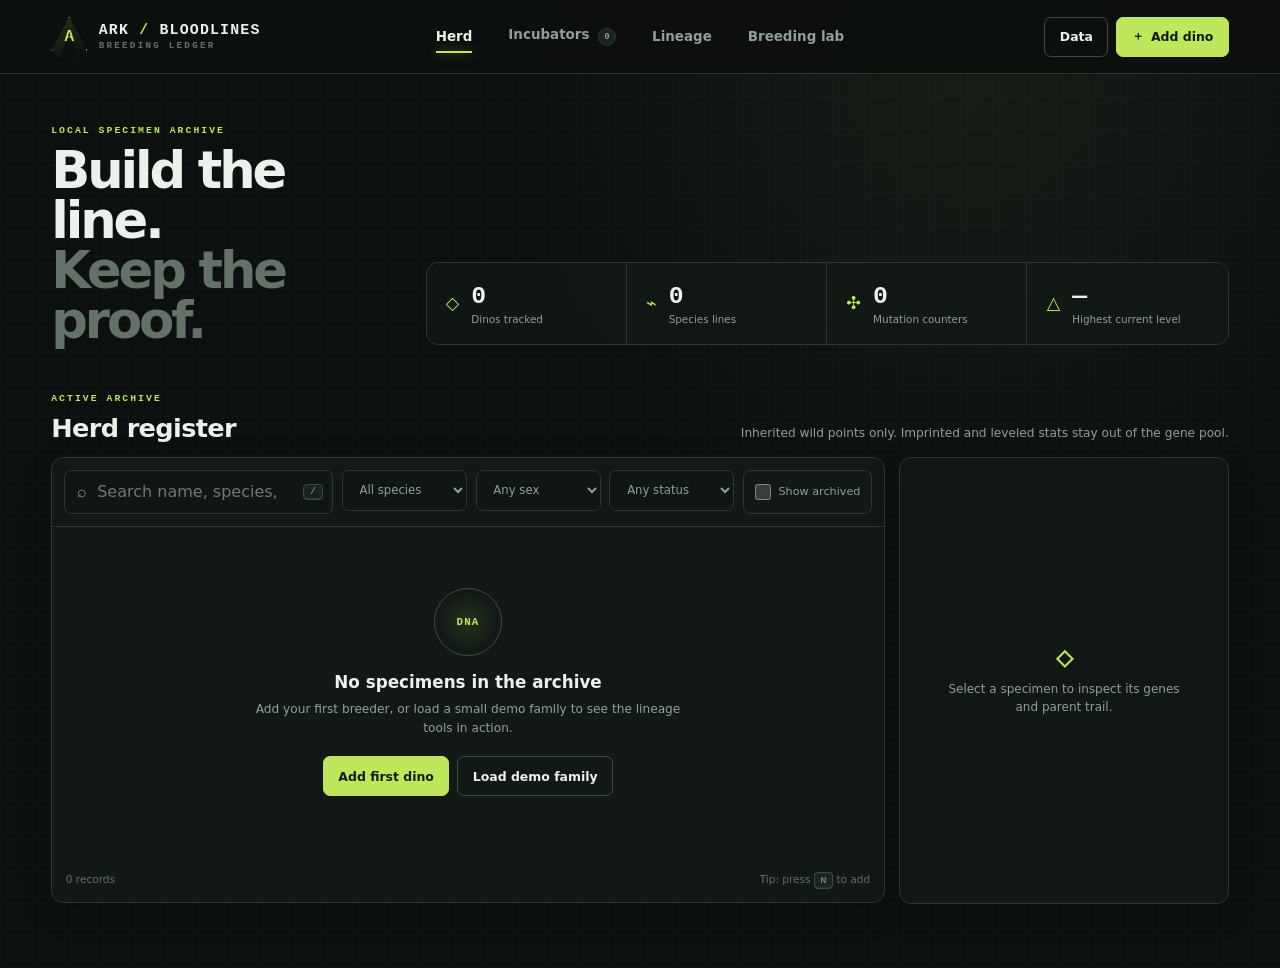
==== app/index.html @ d4c9aa32 "Organize app and mod into separate folders" ====
<!doctype html>
<html lang="en">
<head>
  <meta charset="utf-8">
  <meta name="viewport" content="width=device-width, initial-scale=1">
  <meta name="color-scheme" content="dark">
  <meta name="theme-color" content="#111713">
  <title>ARK Bloodlines — Breeding Tracker</title>
  <meta name="description" content="A private, offline ARK dinosaur breeding and mutation tracker.">
  <link rel="icon" href="favicon.ico" sizes="16x16 32x32 48x48 64x64">
  <link rel="icon" type="image/png" href="favicon-32.png" sizes="32x32">
  <link rel="icon" type="image/png" href="favicon-192.png" sizes="192x192">
  <link rel="apple-touch-icon" href="apple-touch-icon.png">
  <link rel="stylesheet" href="styles.css">
</head>
<body>
  <a class="skip-link" href="#workspace">Skip to tracker</a>

  <header class="topbar">
    <a class="brand" href="#" aria-label="ARK Bloodlines home">
      <span class="brand-mark" aria-hidden="true">A</span>
      <span>
        <strong>ARK <i>/</i> BLOODLINES</strong>
        <small>BREEDING LEDGER</small>
      </span>
    </a>

    <nav class="primary-nav" aria-label="Primary">
      <button class="nav-tab is-active" type="button" data-view="herd">Herd</button>
      <button class="nav-tab" type="button" data-view="incubators">Incubators <span class="nav-count" id="incubator-nav-count">0</span></button>
      <button class="nav-tab" type="button" data-view="lineage">Lineage</button>
      <button class="nav-tab" type="button" data-view="planner">Breeding lab</button>
    </nav>

    <div class="header-actions">
      <details class="file-menu">
        <summary class="button button-quiet" aria-label="Data options">Data</summary>
        <div class="menu-popover">
          <strong>Your offline ledger</strong>
          <p>Saved only in this browser. Export a backup before clearing browser data.</p>
          <button type="button" id="settings-button">Calculator &amp; quality settings</button>
          <button type="button" id="profiles-button">Custom species profiles</button>
          <button type="button" id="export-button">Export JSON</button>
          <button type="button" id="import-button">Import JSON</button>
          <button class="danger-text" type="button" id="clear-button">Clear all data</button>
        </div>
      </details>
      <button class="button button-primary" type="button" id="add-dino-button"><span aria-hidden="true">＋</span> Add dino</button>
    </div>
  </header>

  <input type="file" id="import-file" accept="application/json,.json" hidden>

  <main id="workspace" class="app-shell">
    <section class="overview" aria-label="Herd overview">
      <div class="overview-heading">
        <p class="eyebrow">LOCAL SPECIMEN ARCHIVE</p>
        <h1>Build the line.<br><span>Keep the proof.</span></h1>
      </div>
      <div class="metric-grid">
        <article class="metric">
          <span class="metric-icon" aria-hidden="true">◇</span>
          <div><strong id="metric-dinos">0</strong><span>Dinos tracked</span></div>
        </article>
        <article class="metric">
          <span class="metric-icon" aria-hidden="true">⌁</span>
          <div><strong id="metric-lines">0</strong><span>Species lines</span></div>
        </article>
        <article class="metric">
          <span class="metric-icon" aria-hidden="true">✣</span>
          <div><strong id="metric-mutations">0</strong><span>Mutation counters</span></div>
        </article>
        <article class="metric">
          <span class="metric-icon" aria-hidden="true">△</span>
          <div><strong id="metric-level">—</strong><span>Highest current level</span></div>
        </article>
      </div>
    </section>

    <section class="view is-active" id="herd-view" data-view-panel="herd" aria-labelledby="herd-title">
      <div class="section-heading">
        <div>
          <p class="eyebrow">ACTIVE ARCHIVE</p>
          <h2 id="herd-title">Herd register</h2>
        </div>
        <p class="section-note">Inherited wild points only. Imprinted and leveled stats stay out of the gene pool.</p>
      </div>

      <div class="herd-layout">
        <div class="panel roster-panel">
          <div class="toolbar">
            <label class="search-box">
              <span aria-hidden="true">⌕</span>
              <span class="sr-only">Search dinos</span>
              <input id="search-input" type="search" placeholder="Search name, species, line…" autocomplete="off">
              <kbd>/</kbd>
            </label>
            <label>
              <span class="sr-only">Filter by species</span>
              <select id="species-filter"><option value="all">All species</option></select>
            </label>
            <label>
              <span class="sr-only">Filter by sex</span>
              <select id="sex-filter">
                <option value="all">Any sex</option>
                <option value="Female">Female</option>
                <option value="Male">Male</option>
              </select>
            </label>
            <label>
              <span class="sr-only">Filter by status</span>
              <select id="status-filter">
                <option value="all">Any status</option>
                <option value="Breeder">Breeder</option>
                <option value="Growing">Growing</option>
                <option value="Candidate">Candidate</option>
                <option value="Retired">Retired</option>
                <option value="Culled">Culled</option>
                <option value="Cryo">Cryo</option>
              </select>
            </label>
            <label class="archive-toggle" title="Include retired, culled, and cryopodded dinos in the Herd register">
              <input id="show-archived" type="checkbox">
              <span>Show archived</span>
            </label>
          </div>

          <div class="table-wrap">
            <table class="roster-table">
              <thead>
                <tr>
                  <th scope="col" class="sortable-column" data-sort-column="specimen" aria-sort="none"><button class="sort-button" type="button" data-sort-key="specimen" data-sort-label="Specimen">Specimen <span class="sort-indicator" aria-hidden="true">↕</span></button></th>
                  <th scope="col" class="sortable-column" data-sort-column="line" aria-sort="none"><button class="sort-button" type="button" data-sort-key="line" data-sort-label="Breeding line">Line <span class="sort-indicator" aria-hidden="true">↕</span></button></th>
                  <th scope="col" class="sortable-column" data-sort-column="sex" aria-sort="none"><button class="sort-button" type="button" data-sort-key="sex" data-sort-label="Sex">Sex <span class="sort-indicator" aria-hidden="true">↕</span></button></th>
                  <th scope="col" class="sortable-column" data-sort-column="generation" aria-sort="none"><button class="sort-button" type="button" data-sort-key="generation" data-sort-label="Generation">Gen. <span class="sort-indicator" aria-hidden="true">↕</span></button></th>
                  <th scope="col" class="sortable-column" data-sort-column="level" aria-sort="none"><button class="sort-button" type="button" data-sort-key="level" data-sort-label="Level">Level <span class="sort-indicator" aria-hidden="true">↕</span></button></th>
                  <th scope="col" class="sortable-column" data-sort-column="mutations" aria-sort="none"><button class="sort-button" type="button" data-sort-key="mutations" data-sort-label="Mutation counters">Mut. <span class="sort-indicator" aria-hidden="true">↕</span></button></th>
                  <th scope="col" class="sortable-column" data-sort-column="program" aria-sort="none"><button class="sort-button" type="button" data-sort-key="program" data-sort-label="Program score">Program <span class="sort-indicator" aria-hidden="true">↕</span></button></th>
                  <th scope="col" class="sortable-column" data-sort-column="genes" aria-sort="none"><button class="sort-button" type="button" data-sort-key="genes" data-sort-label="Top genes">Top genes <span class="sort-indicator" aria-hidden="true">↕</span></button></th>
                  <th scope="col"><span class="sr-only">Actions</span></th>
                </tr>
              </thead>
              <tbody id="roster-body"></tbody>
            </table>
          </div>

          <div class="empty-state" id="herd-empty" hidden>
            <span class="empty-emblem" aria-hidden="true">DNA</span>
            <h3>No specimens in the archive</h3>
            <p>Add your first breeder, or load a small demo family to see the lineage tools in action.</p>
            <div>
              <button class="button button-primary" type="button" data-add-dino>Add first dino</button>
              <button class="button button-quiet" type="button" id="load-demo-button">Load demo family</button>
            </div>
          </div>

          <footer class="panel-footer"><span id="roster-count">0 records</span><span>Tip: press <kbd>N</kbd> to add</span></footer>
        </div>

        <aside class="panel specimen-panel" id="specimen-panel" aria-live="polite"></aside>
      </div>
    </section>

    <section class="view" id="incubators-view" data-view-panel="incubators" aria-labelledby="incubators-title" hidden>
      <div class="section-heading">
        <div>
          <p class="eyebrow">HATCHERY CONTROL</p>
          <h2 id="incubators-title">Incubators</h2>
        </div>
        <div class="section-heading-actions">
          <p class="section-note">Each incubator holds ten eggs. Hatch an egg to move it into the Herd register as Growing.</p>
          <button class="button button-primary" type="button" data-add-incubator><span aria-hidden="true">＋</span> Add incubator</button>
        </div>
      </div>

      <div class="incubator-layout">
        <aside class="panel incubator-list-panel">
          <div class="incubator-panel-heading">
            <div><span>YOUR HATCHERY</span><strong id="incubator-total-count">0 incubators</strong></div>
          </div>
          <div class="incubator-list" id="incubator-list"></div>
        </aside>

        <div class="incubator-main">
          <section class="panel incubator-workspace" id="incubator-workspace">
            <div class="incubator-empty" id="incubator-empty">
              <span class="empty-emblem" aria-hidden="true">10</span>
              <h3>No incubators configured</h3>
              <p>Add the first in-game incubator, give it a recognizable name, and begin assigning eggs to its ten slots.</p>
              <button class="button button-primary" type="button" data-add-incubator>Add first incubator</button>
            </div>
            <div id="incubator-detail" hidden>
              <header class="incubator-detail-header">
                <div><p class="eyebrow">SELECTED INCUBATOR</p><h3 id="incubator-name">Incubator</h3><span id="incubator-occupancy">0 of 10 occupied</span></div>
                <div class="incubator-detail-actions">
                  <button class="button button-quiet" type="button" id="rename-incubator">Rename</button>
                  <button class="button button-quiet danger-text" type="button" id="delete-incubator">Delete incubator</button>
                </div>
              </header>
              <div class="incubator-slots" id="incubator-slots"></div>
            </div>
          </section>

          <section class="panel incubator-roster-panel" id="incubator-roster-panel" hidden>
            <div class="incubator-table-heading">
              <div><span>EGGS IN SELECTED INCUBATOR</span><strong id="incubator-table-title">Incubator contents</strong></div>
              <small>Full inherited record · edit, hatch, or delete</small>
            </div>
            <div class="table-wrap">
              <table class="roster-table incubator-roster-table">
                <thead>
                  <tr>
                    <th scope="col">Specimen</th>
                    <th scope="col">Line</th>
                    <th scope="col">Sex</th>
                    <th scope="col">Gen.</th>
                    <th scope="col">Level</th>
                    <th scope="col">Mut.</th>
                    <th scope="col">Program</th>
                    <th scope="col">Top genes</th>
                    <th scope="col"><span class="sr-only">Actions</span></th>
                  </tr>
                </thead>
                <tbody id="incubator-roster-body"></tbody>
              </table>
            </div>
            <footer class="panel-footer"><span id="incubator-roster-count">0 eggs</span><span>Ten slots per incubator</span></footer>
          </section>
        </div>
      </div>
    </section>

    <section class="view" id="lineage-view" data-view-panel="lineage" aria-labelledby="lineage-title" hidden>
      <div class="section-heading section-heading-inline">
        <div>
          <p class="eyebrow">PEDIGREE MAP</p>
          <h2 id="lineage-title">Lineage</h2>
        </div>
        <div class="lineage-controls">
          <label class="field-compact">Trace stat
            <select id="trace-stat-select"></select>
          </label>
          <label class="field-compact">Ancestry depth
            <select id="lineage-depth-select">
              <option value="3" selected>3 generations</option>
              <option value="5">5 generations</option>
              <option value="8">8 generations</option>
              <option value="12">12 generations</option>
              <option value="all">All tracked</option>
            </select>
          </label>
          <label class="field-compact">Focus specimen
            <select id="lineage-select"></select>
          </label>
        </div>
      </div>
      <div class="panel lineage-panel" id="lineage-canvas"></div>
    </section>

    <section class="view" id="planner-view" data-view-panel="planner" aria-labelledby="planner-title" hidden>
      <div class="section-heading">
        <div>
          <p class="eyebrow">PAIR ANALYSIS</p>
          <h2 id="planner-title">Breeding lab</h2>
        </div>
        <p class="section-note">Compare inherited points, mutation eligibility, and the best possible unmutated offspring.</p>
      </div>

      <div class="planner-grid">
        <section class="panel planner-controls">
          <div class="parent-choice parent-choice-female">
            <span class="sex-orb" aria-hidden="true">♀</span>
            <label>Female
              <select id="planner-mother"></select>
            </label>
            <div id="mother-summary" class="parent-summary"></div>
          </div>
          <span class="pair-cross" aria-hidden="true">×</span>
          <div class="parent-choice parent-choice-male">
            <span class="sex-orb" aria-hidden="true">♂</span>
            <label>Male
              <select id="planner-father"></select>
            </label>
            <div id="father-summary" class="parent-summary"></div>
          </div>
          <div class="compatibility" id="compatibility"></div>
        </section>

        <section class="panel offspring-report" id="offspring-report"></section>
      </div>
    </section>
  </main>

  <dialog id="dino-dialog" class="dino-dialog">
    <form method="dialog" id="dino-form">
      <div class="dialog-header">
        <div>
          <p class="eyebrow" id="dialog-kicker">NEW SPECIMEN</p>
          <h2 id="dialog-title">Add dino</h2>
        </div>
        <button class="icon-button" type="button" id="close-dialog" aria-label="Close">×</button>
      </div>

      <div class="dialog-scroll">
        <input type="hidden" name="id" id="dino-id">
        <fieldset class="transfer-code-section">
          <div class="legend-row">
            <strong class="fieldset-title">Transfer code</strong>
            <span>Paste to fill this form · edit any field to regenerate</span>
          </div>
          <div class="transfer-code-control">
            <label for="dino-transfer-code">ARK Bloodlines string
              <textarea id="dino-transfer-code" rows="3" maxlength="50000" autocomplete="off" autocapitalize="off" spellcheck="false" aria-describedby="transfer-code-status" placeholder="ABL1:… or ABLS1:{…}"></textarea>
            </label>
            <button class="button button-quiet" type="button" id="copy-transfer-code">Copy code</button>
          </div>
          <p class="transfer-code-status" id="transfer-code-status" role="status" aria-live="polite">The current form will be encoded here.</p>
        </fieldset>
        <fieldset>
          <legend>Identity</legend>
          <div class="form-grid form-grid-3">
            <label>Name <input name="name" id="dino-name" maxlength="50" placeholder="Optional · defaults to Unnamed"></label>
            <label>Species <input name="species" id="dino-species" required list="species-list" maxlength="60" placeholder="e.g. Rex"></label>
            <label>Sex
              <select name="sex" id="dino-sex" required><option>Female</option><option>Male</option></select>
            </label>
          </div>
          <datalist id="species-list"></datalist>
          <div class="form-grid form-grid-3">
            <label>Status
              <select name="status" id="dino-status"><option>Breeder</option><option>Growing</option><option>Candidate</option><option>Egg</option><option>Retired</option><option>Culled</option><option>Cryo</option></select>
            </label>
            <label>Line <input name="tag" id="dino-tag" maxlength="40" placeholder="Health, stamina, clean breeders…"></label>
            <label>Hatched / tamed <input name="born" id="dino-born" type="date"></label>
          </div>
          <div class="egg-placement-fields" id="egg-placement-fields" hidden>
            <label>Incubator
              <select id="dino-incubator"></select>
            </label>
            <label>Slot
              <select id="dino-incubator-slot"></select>
            </label>
            <p id="egg-placement-help">Egg records stay in the Incubators workspace until hatched.</p>
          </div>
        </fieldset>

        <fieldset>
          <legend>Parents & counters</legend>
          <div class="form-grid form-grid-2">
            <div class="parent-form-field">
              <div class="parent-field-heading">
                <label for="dino-mother">Mother</label>
                <label class="parent-filter-toggle" title="Show only females with Breeder status">
                  <input type="checkbox" id="dino-mother-breeders-only">
                  <span>Breeders only</span>
                </label>
              </div>
              <select name="motherId" id="dino-mother"><option value="">Unknown / untracked</option></select>
            </div>
            <div class="parent-form-field">
              <div class="parent-field-heading">
                <label for="dino-father">Father</label>
                <label class="parent-filter-toggle" title="Show only males with Breeder status">
                  <input type="checkbox" id="dino-father-breeders-only">
                  <span>Breeders only</span>
                </label>
              </div>
              <select name="fatherId" id="dino-father"><option value="">Unknown / untracked</option></select>
            </div>
          </div>
          <div class="form-grid form-grid-3">
            <label>Maternal mutations <input name="mutationsMaternal" id="mutations-maternal" type="number" min="0" max="9999" step="1" value="0"></label>
            <label>Paternal mutations <input name="mutationsPaternal" id="mutations-paternal" type="number" min="0" max="9999" step="1" value="0"></label>
            <div class="derived-field"><span>Generation</span><strong id="generation-preview">G0</strong><small>Calculated from parents</small></div>
          </div>
        </fieldset>

        <fieldset>
          <div class="legend-row">
            <strong class="fieldset-title">Inherited stat points</strong>
            <div class="legend-actions">
              <span id="mutation-stack-help">Enter the inherited roll before mutation points · each stack adds +2 to the result</span>
              <button class="button button-quiet button-compact" type="button" id="prefill-parent-stats">Prefill from parents</button>
            </div>
          </div>
          <div class="stats-entry" id="stats-entry"></div>
          <p class="parent-prefill-summary" id="parent-prefill-summary">Choose tracked parents to prefill the most likely inherited values.</p>
          <div class="stat-explainer">
            <span class="formula-chip">BASE LEVEL = 1 + ALL POINTS</span>
            <div><small>Calculated base level</small><strong id="level-preview">1</strong></div>
            <p id="mutation-preview">Choose tracked parents to analyze inheritance.</p>
          </div>
        </fieldset>

        <fieldset>
          <div class="legend-row">
            <strong class="fieldset-title">Player progression</strong>
            <span>Optional · never used in breeding calculations</span>
          </div>
          <div class="progression-entry" id="progression-entry"></div>
          <div class="progression-summary">
            <div><small>Base level</small><strong id="progression-base-preview">1</strong></div>
            <span aria-hidden="true">＋</span>
            <div><small>Player levels</small><strong id="player-levels-preview">0</strong></div>
            <span aria-hidden="true">＝</span>
            <div class="current-level-total"><small>Current level</small><strong id="current-level-preview">1</strong></div>
            <p>Calculated values use the species profile, origin, imprint, and server multipliers. Optional observed values let you verify the result.</p>
          </div>
        </fieldset>

        <fieldset>
          <div class="legend-row">
            <strong class="fieldset-title">Traits, ID & imprint</strong>
            <span>Optional specimen metadata</span>
          </div>
          <div class="form-grid form-grid-3">
            <label>Dino ID <input name="gameId" id="dino-game-id" maxlength="80" autocomplete="off" placeholder="In-game / cryopod ID"></label>
            <label>Origin
              <select name="origin" id="dino-origin"><option value="bred">Bred / hatched</option><option value="tamed">Tamed</option></select>
            </label>
            <label>Taming effectiveness <span class="input-with-unit"><input name="tamingEffectiveness" id="dino-taming-effectiveness" type="number" min="0" max="100" step="0.1" value="100" inputmode="decimal"><span>%</span></span></label>
            <label>Imprint percentage <input name="imprintPercent" id="dino-imprint" type="number" min="0" max="100" step="1" value="0" inputmode="numeric"></label>
            <label>Imprinted by <input name="imprinter" id="dino-imprinter" maxlength="60" autocomplete="off" placeholder="Survivor name"></label>
            <div class="derived-field calculator-status"><span>Stat profile</span><strong id="calculator-profile">Waiting</strong><small id="calculator-profile-note">Enter a supported species</small><button type="button" id="define-profile-button">Define profile</button></div>
          </div>
          <label class="full-width-field">Traits
            <input name="traits" id="dino-traits" maxlength="400" placeholder="Mutable Health III, Vampiric II, Kingslayer">
            <small>Separate traits with commas. Names and tiers are kept exactly as entered.</small>
          </label>
        </fieldset>

        <fieldset>
          <div class="legend-row">
            <strong class="fieldset-title">Color regions</strong>
            <div class="legend-actions">
              <span>ARK creature color IDs · regions 0–5</span>
              <button class="button button-quiet button-compact" type="button" id="prefill-parent-colors">Prefill from parents</button>
            </div>
          </div>
          <div class="color-regions-entry" id="color-regions-entry"></div>
          <p class="parent-prefill-summary" id="color-prefill-summary">Choose tracked parents to prefill an inherited color sample.</p>
          <p class="color-region-help">Use the color numbers shown by the Tek Binoculars. “No color / unused” is ID 0; leave a region Unknown when it was not recorded. Verify the predicted colors against the actual baby.</p>
          <label class="full-width-field">Notes <textarea name="notes" id="dino-notes" rows="2" maxlength="500" placeholder="Cryofridge, pairing notes, cooldown…"></textarea></label>
        </fieldset>
      </div>

      <div class="dialog-actions">
        <button class="button button-quiet" type="button" id="cancel-dialog">Cancel</button>
        <button class="button button-primary" type="submit" id="save-dino-button">Save specimen</button>
      </div>
    </form>
  </dialog>

  <dialog id="incubator-dialog" class="dino-dialog compact-dialog">
    <form method="dialog" id="incubator-form">
      <div class="dialog-header">
        <div><p class="eyebrow" id="incubator-dialog-kicker">NEW INCUBATOR</p><h2 id="incubator-dialog-title">Add incubator</h2></div>
        <button class="icon-button" type="button" id="close-incubator-dialog" aria-label="Close">×</button>
      </div>
      <div class="dialog-scroll">
        <input type="hidden" id="incubator-id">
        <label>Incubator name
          <input id="incubator-name-input" required maxlength="50" autocomplete="off" placeholder="e.g. Argy Hatchery A">
        </label>
        <p class="settings-intro">Names must be unique. The app creates a permanent internal ID automatically and provides ten numbered egg slots.</p>
      </div>
      <div class="dialog-actions">
        <button class="button button-quiet" type="button" id="cancel-incubator-dialog">Cancel</button>
        <button class="button button-primary" type="submit">Save incubator</button>
      </div>
    </form>
  </dialog>

  <dialog id="settings-dialog" class="dino-dialog settings-dialog">
    <form method="dialog" id="settings-form">
      <div class="dialog-header">
        <div><p class="eyebrow">BREEDING PROGRAM</p><h2>Calculator &amp; quality settings</h2></div>
        <button class="icon-button" type="button" id="close-settings" aria-label="Close">×</button>
      </div>
      <div class="dialog-scroll">
        <p class="settings-intro">Official-style defaults are already loaded. Change these only when your server overrides its creature stat multipliers.</p>
        <label class="imprint-setting">Baby imprinting stat scale
          <input id="setting-imprint-scale" type="number" min="0" step="0.01" value="1" inputmode="decimal">
        </label>
        <div class="settings-preset">
          <label class="checkbox-setting">
            <input id="setting-single-player" type="checkbox">
            <span><strong>Apply Single Player Settings stat boosts</strong><small>Applies ARK’s hidden Health and Melee factors on top of the base values shown below.</small></span>
          </label>
          <p id="single-player-preset-summary">Unchecked uses the base multiplier values shown in the table.</p>
        </div>
        <div class="multiplier-table-wrap">
          <table class="multiplier-table">
            <thead><tr><th>Stat</th><th>Wild</th><th>Player levels</th><th>Tame add</th><th>Tame affinity</th></tr></thead>
            <tbody id="multiplier-settings-body"></tbody>
          </table>
        </div>
        <p class="settings-help">These correspond to <code>PerLevelStatsMultiplier_DinoWild</code>, <code>PerLevelStatsMultiplier_DinoTamed</code>, <code>..._Add</code>, and <code>..._Affinity</code>, matching the values visible in ARK’s Advanced settings. When Single Player Settings is checked, ARK’s hidden Health and Melee factors are applied on top without changing these base values. Breeding point provenance does not depend on them.</p>
        <section class="quality-goal-editor">
          <div class="quality-goal-heading">
            <div><p class="eyebrow">QUALITY SCORE</p><h3>Species breeding goals</h3></div>
            <label>Species line<select id="quality-species-select"></select></label>
          </div>
          <p class="settings-intro">Choose whether each inherited stat should be high, low, or ignored. Grades are relative to the active dinos in that species line; player levels and imprint never inflate genetic quality.</p>
          <div class="quality-goal-grid" id="quality-goal-grid"></div>
          <div class="quality-goal-actions">
            <button class="button button-quiet" type="button" id="reset-quality-goal">Use default goals</button>
            <button class="button button-secondary" type="button" id="save-quality-goal">Save species goal</button>
          </div>
          <p class="settings-help">Default targets: high Health, Stamina, Weight, and Melee; Oxygen, Food, and Speed are ignored. A low target is useful when you deliberately breed waste stats down. Grades use target-gene rank, progress over tracked parents, mutation capacity, and aligned Frail/Robust/Mutable traits.</p>
        </section>
      </div>
      <div class="dialog-actions settings-actions">
        <button class="button button-quiet" type="button" id="reset-settings">Restore official defaults</button>
        <button class="button button-quiet" type="button" id="cancel-settings">Cancel</button>
        <button class="button button-primary" type="submit">Save settings</button>
      </div>
    </form>
  </dialog>

  <dialog id="profile-dialog" class="dino-dialog profile-dialog">
    <form method="dialog" id="profile-form">
      <div class="dialog-header">
        <div><p class="eyebrow">CUSTOM CREATURE DATA</p><h2 id="profile-dialog-title">Species stat profile</h2></div>
        <button class="icon-button" type="button" id="close-profile" aria-label="Close">×</button>
      </div>
      <div class="dialog-scroll">
        <div class="profile-top-grid">
          <label>Species name <input id="profile-name" required maxlength="60" placeholder="Exact name used on dino records"></label>
          <label>Tamed base health multiplier <input id="profile-tbhm" type="number" min="0" step="0.001" value="1" required inputmode="decimal"></label>
        </div>
        <p class="settings-intro">Percent columns use whole percentages: enter <strong>20</strong> for 20%. “Tame add” is the raw additive value from the creature profile.</p>
        <div class="multiplier-table-wrap">
          <table class="multiplier-table profile-stat-table">
            <thead><tr><th>Stat</th><th>Base</th><th>Wild %</th><th>Player %</th><th>Tame add</th><th>Affinity %</th><th>Imprint %</th></tr></thead>
            <tbody id="profile-stats-body"></tbody>
          </table>
        </div>
        <section class="saved-profiles"><div><p class="eyebrow">SAVED LOCALLY</p><h3>Custom profiles</h3></div><div id="custom-profile-list"></div></section>
      </div>
      <div class="dialog-actions">
        <button class="button button-quiet" type="button" id="delete-profile" hidden>Delete profile</button>
        <button class="button button-quiet" type="button" id="cancel-profile">Cancel</button>
        <button class="button button-primary" type="submit">Save profile</button>
      </div>
    </form>
  </dialog>

  <div class="toast" id="toast" role="status" aria-live="polite"></div>

  <script src="color-data.js"></script>
  <script src="species-data.js"></script>
  <script src="app.js"></script>
</body>
</html>
---- app/styles.css ----
:root {
  color-scheme: dark;
  --bg: #0c100e;
  --bg-soft: #111713;
  --surface: #151c18;
  --surface-raised: #1a231e;
  --surface-bright: #202b24;
  --line: #2b3730;
  --line-bright: #3d4c42;
  --text: #edf1ec;
  --muted: #929f97;
  --muted-2: #647169;
  --acid: #bee75b;
  --acid-dim: #91b541;
  --cyan: #6bd3cc;
  --pink: #df91b3;
  --amber: #e9bc68;
  --danger: #ed7a72;
  --shadow: 0 18px 55px rgba(0, 0, 0, .26);
  --radius: 12px;
  --mono: "Cascadia Mono", "SFMono-Regular", Consolas, "Liberation Mono", monospace;
  --sans: Inter, ui-sans-serif, system-ui, -apple-system, BlinkMacSystemFont, "Segoe UI", sans-serif;
}

* { box-sizing: border-box; }
[hidden] { display: none !important; }

html { min-width: 320px; background: var(--bg); scroll-behavior: smooth; }

body {
  margin: 0;
  min-height: 100vh;
  color: var(--text);
  font-family: var(--sans);
  background:
    radial-gradient(circle at 76% 8%, rgba(93, 128, 82, .11), transparent 30rem),
    linear-gradient(rgba(255,255,255,.012) 1px, transparent 1px),
    linear-gradient(90deg, rgba(255,255,255,.012) 1px, transparent 1px),
    var(--bg);
  background-size: auto, 32px 32px, 32px 32px, auto;
}

button, input, select, textarea { font: inherit; }
button, select, summary { cursor: pointer; }
button { color: inherit; }

input, select, textarea {
  width: 100%;
  border: 1px solid var(--line);
  border-radius: 7px;
  outline: none;
  background: #101612;
  color: var(--text);
  padding: .72rem .8rem;
  transition: border-color .16s, box-shadow .16s, background .16s;
}

input:focus, select:focus, textarea:focus {
  border-color: var(--acid-dim);
  box-shadow: 0 0 0 3px rgba(190, 231, 91, .09);
  background: #131a16;
}

textarea { resize: vertical; }
option { background: #131a16; }

button:focus-visible, summary:focus-visible, .brand:focus-visible, .roster-row:focus-visible {
  outline: 2px solid var(--acid);
  outline-offset: 3px;
}

.skip-link {
  position: fixed;
  z-index: 100;
  left: 1rem;
  top: -4rem;
  padding: .7rem 1rem;
  color: #111;
  background: var(--acid);
  border-radius: 0 0 6px 6px;
}
.skip-link:focus { top: 0; }

.sr-only {
  position: absolute !important;
  width: 1px; height: 1px;
  padding: 0; margin: -1px;
  overflow: hidden; clip: rect(0, 0, 0, 0);
  white-space: nowrap; border: 0;
}

.topbar {
  position: sticky;
  z-index: 30;
  top: 0;
  min-height: 74px;
  display: grid;
  grid-template-columns: 1fr auto 1fr;
  align-items: center;
  gap: 2rem;
  padding: .8rem clamp(1rem, 4vw, 4.5rem);
  border-bottom: 1px solid var(--line);
  background: rgba(12, 16, 14, .92);
  backdrop-filter: blur(18px);
}

.brand {
  justify-self: start;
  display: flex;
  align-items: center;
  gap: .72rem;
  color: var(--text);
  text-decoration: none;
}

.brand-mark {
  display: grid;
  place-items: center;
  width: 36px; height: 40px;
  color: var(--acid);
  border: 1px solid var(--acid-dim);
  background: linear-gradient(145deg, rgba(190,231,91,.15), transparent);
  clip-path: polygon(50% 0, 100% 85%, 77% 100%, 50% 48%, 23% 100%, 0 85%);
  font: 700 1rem var(--mono);
}

.brand strong { display: block; font: 700 .93rem var(--mono); letter-spacing: .08em; }
.brand strong i { color: var(--acid); font-style: normal; }
.brand small { display: block; margin-top: 2px; color: var(--muted-2); font: 600 .58rem var(--mono); letter-spacing: .24em; }

.primary-nav { display: flex; align-items: center; gap: .25rem; }
.nav-tab {
  position: relative;
  border: 0;
  background: transparent;
  padding: .8rem 1rem;
  color: var(--muted);
  font-weight: 650;
  font-size: .84rem;
}
.nav-tab:hover { color: var(--text); }
.nav-tab.is-active { color: var(--text); }
.nav-count { display: inline-grid; min-width: 18px; height: 18px; place-items: center; margin-left: .25rem; border: 1px solid var(--line); border-radius: 9px; padding: 0 .28rem; color: var(--muted); background: var(--surface-raised); font: 700 .52rem var(--mono); }
.nav-tab.is-active .nav-count { border-color: rgba(190,231,91,.4); color: var(--acid); }
.nav-tab.is-active::after {
  content: "";
  position: absolute;
  left: 1rem; right: 1rem; bottom: .25rem;
  height: 2px;
  background: var(--acid);
  box-shadow: 0 0 12px rgba(190,231,91,.5);
}

.header-actions { justify-self: end; display: flex; align-items: center; gap: .5rem; }
.button {
  min-height: 40px;
  display: inline-flex;
  justify-content: center;
  align-items: center;
  gap: .45rem;
  border: 1px solid var(--line-bright);
  border-radius: 7px;
  padding: .65rem .9rem;
  background: var(--surface-raised);
  color: var(--text);
  font-weight: 700;
  font-size: .78rem;
}
.button:hover { border-color: #56655b; background: var(--surface-bright); }
.button-primary { color: #151a10; border-color: var(--acid); background: var(--acid); }
.button-primary:hover { border-color: #d2f37f; background: #c9ef67; }
.button-quiet { background: transparent; }
.icon-button {
  display: grid; place-items: center;
  width: 38px; height: 38px;
  border: 1px solid var(--line);
  border-radius: 7px;
  background: transparent;
  color: var(--muted);
  font-size: 1.4rem;
}
.icon-button:hover { color: var(--text); background: var(--surface-bright); }

.file-menu { position: relative; }
.file-menu summary { list-style: none; }
.file-menu summary::-webkit-details-marker { display: none; }
.menu-popover {
  position: absolute;
  top: calc(100% + .6rem);
  right: 0;
  width: 260px;
  padding: 1rem;
  border: 1px solid var(--line-bright);
  border-radius: 9px;
  background: var(--surface-raised);
  box-shadow: var(--shadow);
}
.menu-popover strong { font-size: .86rem; }
.menu-popover p { margin: .35rem 0 .8rem; color: var(--muted); font-size: .75rem; line-height: 1.5; }
.menu-popover button { display: block; width: 100%; padding: .65rem; border: 0; border-radius: 5px; text-align: left; background: transparent; font-size: .78rem; }
.menu-popover button:hover { background: rgba(255,255,255,.05); }
.menu-popover .danger-text { color: var(--danger); border-top: 1px solid var(--line); margin-top: .35rem; padding-top: .8rem; }

.app-shell { width: min(1450px, calc(100% - clamp(2rem, 8vw, 9rem))); margin: 0 auto; padding: 2rem 0 4rem; }
.overview { display: grid; grid-template-columns: minmax(240px, .85fr) 2.2fr; gap: 4rem; align-items: end; padding: 1.2rem 0 2rem; }
.eyebrow { margin: 0 0 .52rem; color: var(--acid); font: 700 .61rem var(--mono); letter-spacing: .21em; }
.overview h1 { margin: 0; font-size: clamp(2.1rem, 4vw, 4.1rem); line-height: .98; letter-spacing: -.06em; font-weight: 680; }
.overview h1 span { color: var(--muted-2); }
.metric-grid { display: grid; grid-template-columns: repeat(4, 1fr); border: 1px solid var(--line); border-radius: var(--radius); overflow: hidden; background: rgba(19,26,22,.72); }
.metric { min-width: 0; display: flex; align-items: center; gap: .75rem; padding: 1.2rem; border-right: 1px solid var(--line); }
.metric:last-child { border: 0; }
.metric-icon { color: var(--acid); font-size: 1.1rem; }
.metric strong { display: block; font: 600 1.55rem var(--mono); }
.metric span:not(.metric-icon) { display: block; margin-top: .2rem; overflow: hidden; color: var(--muted); font-size: .65rem; white-space: nowrap; text-overflow: ellipsis; }

.view { display: none; animation: appear .18s ease-out; }
.view.is-active { display: block; }
@keyframes appear { from { opacity: 0; transform: translateY(4px); } }
.section-heading { display: flex; align-items: end; justify-content: space-between; gap: 2rem; margin: 1rem 0 .9rem; }
.section-heading h2 { margin: 0; font-size: clamp(1.25rem, 2vw, 1.75rem); letter-spacing: -.025em; }
.section-note { max-width: 490px; margin: 0; color: var(--muted); font-size: .76rem; line-height: 1.55; text-align: right; }
.section-heading-inline { align-items: end; }
.section-heading-actions { display: flex; align-items: center; justify-content: flex-end; gap: 1rem; }
.field-compact { min-width: min(320px, 100%); color: var(--muted); font: 650 .62rem var(--mono); letter-spacing: .08em; text-transform: uppercase; }
.field-compact select { margin-top: .4rem; color: var(--text); font: 500 .8rem var(--sans); letter-spacing: 0; text-transform: none; }

.panel { border: 1px solid var(--line); border-radius: var(--radius); background: rgba(19,26,22,.82); box-shadow: 0 10px 35px rgba(0,0,0,.12); }
.herd-layout { display: grid; grid-template-columns: minmax(0, 2.15fr) minmax(300px, .85fr); gap: .9rem; align-items: start; }
.roster-panel { min-width: 0; overflow: hidden; }
.toolbar { display: grid; grid-template-columns: minmax(220px, 1fr) repeat(4, auto); gap: .55rem; padding: .75rem; border-bottom: 1px solid var(--line); }
.toolbar select { min-width: 125px; color: var(--muted); font-size: .73rem; }
.search-box { position: relative; display: flex; align-items: center; }
.search-box > span:not(.sr-only) { position: absolute; left: .8rem; color: var(--muted); }
.search-box input { padding-left: 2rem; padding-right: 2.5rem; }
.search-box kbd { position: absolute; right: .65rem; }
.archive-toggle { display: flex; min-height: 38px; align-items: center; gap: .5rem; padding: 0 .65rem; border: 1px solid var(--line); border-radius: 7px; color: var(--muted); font-size: .7rem; white-space: nowrap; cursor: pointer; }
.archive-toggle:hover { border-color: var(--line-bright); color: var(--text); background: rgba(255,255,255,.025); }
.archive-toggle:focus-within { border-color: var(--acid-dim); box-shadow: 0 0 0 3px rgba(190, 231, 91, .09); }
.archive-toggle input { width: 1rem; height: 1rem; margin: 0; padding: 0; accent-color: var(--acid); box-shadow: none; }
kbd { border: 1px solid var(--line-bright); border-radius: 4px; background: var(--surface-raised); padding: .1rem .35rem; color: var(--muted); font: .62rem var(--mono); box-shadow: inset 0 -1px 0 rgba(255,255,255,.07); }

.table-wrap { min-height: 330px; overflow-x: auto; }
.roster-table { width: 100%; border-collapse: collapse; }
.roster-table th { height: 42px; padding: 0 .85rem; border-bottom: 1px solid var(--line); color: var(--muted-2); text-align: left; font: 700 .58rem var(--mono); letter-spacing: .11em; text-transform: uppercase; }
.roster-table th.sortable-column { padding: 0; }
.sort-button { display: flex; width: 100%; height: 42px; align-items: center; gap: .35rem; border: 0; padding: 0 .85rem; background: transparent; color: inherit; font: inherit; letter-spacing: inherit; text-align: left; text-transform: inherit; }
.sort-button:hover { color: var(--text); background: rgba(255,255,255,.025); }
.sort-button:focus-visible { position: relative; z-index: 1; outline: 2px solid var(--acid); outline-offset: -2px; }
.sort-indicator { color: var(--muted-2); font-size: .72rem; line-height: 1; }
.sortable-column[aria-sort="ascending"] .sort-button, .sortable-column[aria-sort="descending"] .sort-button { color: var(--acid); }
.sortable-column[aria-sort="ascending"] .sort-indicator, .sortable-column[aria-sort="descending"] .sort-indicator { color: var(--acid); }
.roster-table td { height: 69px; padding: .65rem .85rem; border-bottom: 1px solid rgba(43,55,48,.72); font-size: .78rem; }
.roster-row { cursor: pointer; transition: background .14s; }
.roster-row:hover, .roster-row.is-selected { background: rgba(255,255,255,.025); }
.roster-row.is-selected { box-shadow: inset 3px 0 var(--acid); }
.specimen-cell { display: flex; align-items: center; gap: .65rem; min-width: 175px; }
.specimen-avatar { flex: 0 0 auto; display: grid; place-items: center; width: 35px; height: 35px; border: 1px solid #526057; border-radius: 50%; color: var(--acid); background: var(--surface-bright); font: 700 .72rem var(--mono); }
.specimen-cell strong { display: block; max-width: 180px; overflow: hidden; white-space: nowrap; text-overflow: ellipsis; }
.specimen-cell small { display: block; margin-top: 2px; color: var(--muted); font-size: .64rem; }
.line-cell { max-width: 150px; color: var(--text); font: 600 .68rem var(--mono); }
.line-cell span { display: block; overflow: hidden; white-space: nowrap; text-overflow: ellipsis; }
.line-cell.is-unassigned { color: var(--muted-2); font-weight: 500; }
.sex-badge { font: 600 .7rem var(--mono); }
.sex-badge.female { color: var(--pink); }
.sex-badge.male { color: var(--cyan); }
.generation-cell { color: var(--cyan); font: 700 .72rem var(--mono); }
.level-cell { font-family: var(--mono); }
.level-cell strong { display: block; color: var(--text); font-size: .82rem; }
.level-cell small { display: block; margin-top: .15rem; color: var(--muted-2); font-size: .55rem; white-space: nowrap; }
.mut-cell { color: var(--amber); font: 600 .75rem var(--mono); }
.program-cell { display: flex; align-items: center; gap: .42rem; min-width: 132px; }
.quality-grade { display: inline-flex; align-items: baseline; gap: .22rem; min-width: 42px; border: 1px solid currentColor; border-radius: 5px; padding: .26rem .34rem; background: rgba(255,255,255,.025); font-family: var(--mono); }
.quality-grade b { font-size: .78rem; }
.quality-grade small { opacity: .68; font-size: .52rem; }
.grade-s { color: var(--acid); }
.grade-a { color: var(--cyan); }
.grade-b { color: #9ebde4; }
.grade-c { color: var(--amber); }
.grade-d { color: #dc9870; }
.grade-f { color: var(--danger); }
.recommendation { display: inline-flex; max-width: 88px; color: var(--muted); font: 700 .49rem/1.25 var(--mono); letter-spacing: .045em; text-transform: uppercase; }
.rec-priority { color: var(--acid) !important; }
.rec-breed { color: var(--cyan) !important; }
.rec-hold { color: var(--amber) !important; }
.rec-donor { color: #9ebde4 !important; }
.rec-replace { color: var(--danger) !important; }
.rec-archive { color: var(--muted-2) !important; }
.rec-egg { color: var(--pink) !important; }
.gene-stack { display: flex; flex-wrap: wrap; gap: .3rem; min-width: 135px; }
.gene-chip { display: inline-flex; gap: .28rem; border: 1px solid var(--line); border-radius: 4px; background: #111713; padding: .22rem .38rem; color: var(--muted); font: 600 .61rem var(--mono); }
.gene-chip b { color: var(--text); font-weight: 700; }
.gene-chip.best { border-color: rgba(190,231,91,.35); color: var(--acid); background: rgba(190,231,91,.055); }
.row-menu { display: flex; justify-content: flex-end; gap: .25rem; }
.row-action { width: 29px; height: 29px; border: 0; border-radius: 5px; background: transparent; color: var(--muted); }
.row-action:hover { background: var(--surface-bright); color: var(--text); }
.hatch-row-action { width: auto; padding: 0 .48rem; color: var(--acid); font: 700 .56rem var(--mono); text-transform: uppercase; }
.danger-text { color: var(--danger) !important; }
.panel-footer { min-height: 45px; display: flex; justify-content: space-between; align-items: center; gap: 1rem; padding: .65rem .85rem; color: var(--muted-2); font-size: .66rem; }

.incubator-layout { display: grid; grid-template-columns: minmax(210px, .28fr) minmax(0, 1fr); gap: .9rem; align-items: start; }
.incubator-list-panel { position: sticky; top: 90px; overflow: hidden; }
.incubator-panel-heading, .incubator-table-heading { display: flex; align-items: center; justify-content: space-between; gap: 1rem; padding: .85rem; border-bottom: 1px solid var(--line); }
.incubator-panel-heading span, .incubator-table-heading span { display: block; margin-bottom: .2rem; color: var(--muted-2); font: 700 .55rem var(--mono); letter-spacing: .1em; }
.incubator-panel-heading strong, .incubator-table-heading strong { font-size: .82rem; }
.incubator-table-heading small { color: var(--muted-2); font-size: .62rem; text-align: right; }
.incubator-list { display: grid; gap: .35rem; padding: .55rem; }
.incubator-list-item { display: flex; width: 100%; align-items: center; justify-content: space-between; gap: .65rem; border: 1px solid transparent; border-radius: 7px; padding: .65rem; background: transparent; text-align: left; }
.incubator-list-item:hover { border-color: var(--line); background: rgba(255,255,255,.025); }
.incubator-list-item.is-active { border-color: rgba(190,231,91,.34); background: rgba(190,231,91,.055); }
.incubator-list-item span { min-width: 0; }
.incubator-list-item strong, .incubator-list-item small { display: block; overflow: hidden; text-overflow: ellipsis; white-space: nowrap; }
.incubator-list-item strong { font-size: .75rem; }
.incubator-list-item small { margin-top: .22rem; color: var(--muted-2); font-size: .58rem; }
.incubator-list-item b { flex: 0 0 auto; display: grid; width: 30px; height: 30px; place-items: center; border-radius: 50%; color: var(--acid); background: var(--surface-bright); font: 700 .68rem var(--mono); }
.incubator-list-empty { padding: 1rem .75rem; color: var(--muted-2); font-size: .68rem; text-align: center; }
.incubator-main { display: grid; gap: .9rem; min-width: 0; }
.incubator-workspace { min-height: 300px; overflow: hidden; }
.incubator-empty { min-height: 300px; display: grid; place-items: center; align-content: center; padding: 2rem; text-align: center; }
.incubator-empty h3 { margin: .8rem 0 .35rem; }
.incubator-empty p { max-width: 500px; margin: 0 0 1rem; color: var(--muted); font-size: .75rem; line-height: 1.55; }
.incubator-detail-header { display: flex; align-items: center; justify-content: space-between; gap: 1rem; padding: 1rem; border-bottom: 1px solid var(--line); }
.incubator-detail-header h3 { margin: 0; font-size: 1.18rem; }
.incubator-detail-header > div > span { display: block; margin-top: .25rem; color: var(--muted); font-size: .65rem; }
.incubator-detail-actions { display: flex; gap: .45rem; }
.incubator-slots { display: grid; grid-template-columns: repeat(5, minmax(0, 1fr)); gap: .65rem; padding: .85rem; }
.incubator-slot { min-width: 0; min-height: 158px; display: flex; flex-direction: column; border: 1px solid var(--line); border-radius: 9px; padding: .65rem; background: #111713; }
.incubator-slot > header { display: flex; align-items: center; justify-content: space-between; gap: .5rem; padding-bottom: .45rem; border-bottom: 1px solid var(--line); color: var(--muted-2); font: 700 .53rem var(--mono); letter-spacing: .08em; text-transform: uppercase; }
.egg-sex-label.female, .egg-sex-marker.female { color: var(--pink); }
.egg-sex-label.male, .egg-sex-marker.male { color: var(--cyan); }
.incubator-slot.is-empty > button { flex: 1; display: grid; place-items: center; align-content: center; gap: .35rem; border: 0; background: transparent; color: var(--muted-2); font-size: .62rem; }
.incubator-slot.is-empty > button span { color: var(--acid); font-size: 1rem; }
.incubator-slot.is-empty > button:hover { color: var(--text); }
.incubator-egg-identity { display: flex; min-width: 0; align-items: center; gap: .5rem; margin: .65rem 0 .55rem; }
.incubator-egg-identity .specimen-avatar { width: 30px; height: 30px; font-size: .6rem; }
.incubator-egg-identity > div { min-width: 0; }
.incubator-egg-identity strong, .incubator-egg-identity small { display: block; overflow: hidden; text-overflow: ellipsis; white-space: nowrap; }
.incubator-egg-identity strong { font-size: .7rem; }
.incubator-egg-identity small { margin-top: .18rem; color: var(--muted); font-size: .54rem; }
.egg-sex-marker { display: inline-flex; min-width: 27px; align-items: center; justify-content: center; margin-right: .3rem; border: 1px solid currentColor; border-radius: 3px; padding: .05rem .18rem; font: 700 .5rem var(--mono); }
.incubator-slot .gene-stack { min-width: 0; }
.incubator-slot .gene-chip { font-size: .53rem; }
.incubator-slot-actions { display: flex; gap: .25rem; margin-top: auto; padding-top: .55rem; }
.incubator-slot-actions button { flex: 1; border: 0; border-radius: 4px; padding: .35rem .25rem; background: var(--surface-raised); color: var(--muted); font: 650 .53rem var(--mono); text-transform: uppercase; }
.incubator-slot-actions button:hover { color: var(--text); background: var(--surface-bright); }
.incubator-roster-panel { min-width: 0; overflow: hidden; }
.incubator-roster-table .roster-row { cursor: default; }
.incubator-roster-panel .table-wrap { min-height: 150px; }
.compact-empty { min-height: 150px; }
.egg-placement-fields { display: grid; grid-template-columns: 1fr 1fr minmax(220px, 1fr); gap: .65rem; align-items: end; margin-top: .65rem; border: 1px solid rgba(223,145,179,.26); border-radius: 8px; padding: .7rem; background: rgba(223,145,179,.035); }
.egg-placement-fields p { margin: 0; color: var(--muted); font-size: .62rem; line-height: 1.45; }
.compact-dialog { width: min(500px, calc(100vw - 2rem)); }
.compact-dialog .dialog-scroll { padding-top: 1rem; }

.empty-state { min-height: 330px; display: grid; place-items: center; align-content: center; padding: 2rem; text-align: center; }
.empty-state[hidden] { display: none; }
.empty-emblem { display: grid; place-items: center; width: 68px; height: 68px; margin-bottom: 1rem; border: 1px solid var(--line-bright); border-radius: 50%; color: var(--acid); background: radial-gradient(circle, rgba(190,231,91,.12), transparent 65%); font: 700 .68rem var(--mono); letter-spacing: .1em; }
.empty-state h3 { margin: 0; font-size: 1.05rem; }
.empty-state p { max-width: 440px; margin: .55rem auto 1.15rem; color: var(--muted); font-size: .76rem; line-height: 1.55; }
.empty-state > div { display: flex; gap: .5rem; justify-content: center; }

.specimen-panel { position: sticky; top: 90px; min-height: 445px; overflow: hidden; }
.inspector-empty { min-height: 445px; display: grid; place-items: center; align-content: center; padding: 2rem; color: var(--muted); text-align: center; }
.inspector-empty span { color: var(--acid); font: 700 1.4rem var(--mono); }
.inspector-empty p { margin: .5rem 0 0; max-width: 250px; font-size: .75rem; line-height: 1.5; }
.specimen-cover { position: relative; height: 86px; border-bottom: 1px solid var(--line); background: radial-gradient(circle at 80% 30%, rgba(190,231,91,.13), transparent 45%), linear-gradient(135deg, #1b261f, #111713); overflow: hidden; }
.specimen-cover::after { content: "GENETIC RECORD"; position: absolute; right: -6px; bottom: 7px; color: rgba(255,255,255,.035); font: 800 1.45rem var(--mono); letter-spacing: .03em; }
.specimen-detail { position: relative; padding: 0 1rem 1rem; }
.large-avatar { display: grid; place-items: center; width: 58px; height: 58px; margin-top: -29px; border: 3px solid var(--surface); border-radius: 50%; background: var(--surface-bright); color: var(--acid); font: 700 1rem var(--mono); }
.detail-actions { position: absolute; right: 1rem; top: .65rem; display: flex; gap: .3rem; }
.detail-name { margin: .75rem 0 .15rem; font-size: 1.35rem; }
.detail-subtitle { margin: 0; color: var(--muted); font-size: .72rem; }
.detail-badges { display: flex; flex-wrap: wrap; gap: .35rem; margin: .8rem 0; }
.badge { border: 1px solid var(--line); border-radius: 20px; padding: .28rem .5rem; color: var(--muted); background: #111713; font: 600 .59rem var(--mono); }
.badge.status { border-color: rgba(190,231,91,.25); color: var(--acid); }
.badge.imprint-complete { border-color: rgba(107,211,204,.35); color: var(--cyan); }
.badge.imprint-partial { border-color: rgba(233,188,104,.3); color: var(--amber); }
.badge.mutation-stack-badge { border-color: rgba(233,188,104,.4); color: var(--amber); }
.quality-card { margin: .85rem 0; border: 1px solid var(--line); border-radius: 8px; padding: .72rem; background: linear-gradient(135deg, rgba(190,231,91,.035), rgba(17,23,19,.82)); }
.quality-summary { display: grid; grid-template-columns: auto 1fr auto; gap: .65rem; align-items: center; }
.quality-orb { display: grid; place-items: center; align-content: center; width: 57px; height: 57px; border: 1px solid currentColor; border-radius: 50%; background: #111713; font-family: var(--mono); }
.quality-orb strong { font-size: 1.25rem; line-height: 1; }
.quality-orb small { margin-top: .2rem; opacity: .7; font-size: .49rem; }
.quality-call > span { display: block; color: var(--muted-2); font: 700 .5rem var(--mono); letter-spacing: .09em; }
.quality-call > strong { display: block; margin-top: .14rem; font: 750 .75rem var(--mono); letter-spacing: .035em; }
.quality-call p { margin: .2rem 0 0; color: var(--muted-2); font-size: .57rem; line-height: 1.35; }
.quality-settings-link { align-self: start; border: 0; padding: 0; background: transparent; color: var(--cyan); font: 600 .53rem var(--mono); }
.quality-settings-link:hover { text-decoration: underline; }
.quality-components { display: grid; grid-template-columns: repeat(3, 1fr); gap: 1px; margin-top: .65rem; border: 1px solid var(--line); border-radius: 5px; overflow: hidden; background: var(--line); }
.quality-components span { display: flex; justify-content: space-between; gap: .3rem; padding: .42rem; background: #111713; color: var(--muted-2); font: 600 .5rem var(--mono); }
.quality-components b { color: var(--text); }
.quality-card ul { margin: .6rem 0 0; padding-left: 1rem; color: var(--muted); font-size: .61rem; line-height: 1.45; }
.quality-card li + li { margin-top: .25rem; }
.detail-stat-grid { display: grid; grid-template-columns: repeat(2, 1fr); gap: 1px; margin: .9rem 0; border: 1px solid var(--line); background: var(--line); }
.detail-stat { position: relative; padding: .65rem; background: var(--surface); }
.detail-stat span { display: block; color: var(--muted-2); font: 650 .56rem var(--mono); letter-spacing: .08em; text-transform: uppercase; }
.detail-stat strong { display: flex; align-items: baseline; gap: .35rem; font: 650 1rem var(--mono); }
.detail-stat strong em { color: var(--cyan); font-size: .62rem; font-style: normal; }
.detail-stat .current-value { min-height: .8rem; margin-top: .18rem; color: var(--muted); font: 500 .58rem var(--mono); letter-spacing: 0; text-transform: none; }
.detail-stat .mutation-breakdown { margin-top: .18rem; color: var(--amber); font: 600 .52rem var(--mono); letter-spacing: 0; text-transform: none; }
.detail-stat.best strong { color: var(--acid); }
.inheritance-note { border-left: 2px solid var(--line-bright); padding-left: .7rem; margin-top: .7rem; color: var(--muted); font-size: .7rem; line-height: 1.5; }
.inheritance-note.mutation { border-color: var(--amber); color: #d9c18f; }
.detail-section { padding-top: .75rem; border-top: 1px solid var(--line); margin-top: .8rem; }
.detail-section h4 { margin: 0 0 .55rem; color: var(--muted-2); font: 700 .58rem var(--mono); letter-spacing: .1em; text-transform: uppercase; }
.parent-links { display: grid; grid-template-columns: 1fr 1fr; gap: .4rem; }
.parent-link { border: 1px solid var(--line); border-radius: 6px; padding: .55rem; background: #111713; text-align: left; font-size: .68rem; }
.parent-link:hover:not(:disabled) { border-color: var(--line-bright); }
.parent-link small { display: block; color: var(--muted-2); margin-bottom: 2px; }
.parent-link:disabled { color: var(--muted-2); cursor: default; }
.notes-text { margin: 0; color: var(--muted); font-size: .7rem; line-height: 1.55; white-space: pre-wrap; }
.record-id { overflow-wrap: anywhere; font-family: var(--mono); }
.trait-list { display: flex; flex-wrap: wrap; gap: .35rem; }
.trait-chip { display: inline-flex; align-items: center; min-height: 26px; border: 1px solid rgba(107,211,204,.24); border-radius: 5px; padding: .3rem .48rem; background: rgba(107,211,204,.045); color: #a9d9d5; font: 600 .59rem var(--mono); }
.color-chip-grid { display: grid; grid-template-columns: repeat(3, minmax(0, 1fr)); gap: .4rem; }
.color-chip { display: grid; grid-template-columns: 24px minmax(0, 1fr); align-items: center; gap: .45rem; min-width: 0; border: 1px solid var(--line); border-radius: 6px; padding: .4rem; background: #111713; }
.color-chip .color-swatch { grid-row: 1 / 3; }
.color-chip strong, .color-chip small { overflow: hidden; text-overflow: ellipsis; white-space: nowrap; }
.color-chip strong { font: 700 .58rem var(--mono); }
.color-chip small { color: var(--muted-2); font-size: .52rem; }

.lineage-panel { min-height: 520px; padding: 1.2rem; overflow: hidden; }
.lineage-empty { min-height: 470px; display: grid; place-items: center; color: var(--muted); text-align: center; }
.pedigree { min-width: 0; }
.pedigree-summary { display: flex; justify-content: space-between; align-items: center; gap: 1rem; margin: -.35rem 0 .75rem; color: var(--muted-2); font: 600 .58rem var(--mono); }
.pedigree-summary p { margin: 0; }
.pedigree-summary strong { color: var(--text); }
.pedigree-summary > span { text-align: right; }
.pedigree-summary b { display: inline-grid; place-items: center; min-width: 18px; height: 18px; border: 1px solid var(--line-bright); border-radius: 3px; color: var(--acid); }
.lineage-warning { margin: .5rem 0; border-left: 2px solid var(--amber); padding: .4rem .6rem; background: rgba(233,188,104,.04); color: var(--amber); font-size: .62rem; }
.lineage-warning.danger { border-color: var(--danger); color: var(--danger); background: rgba(237,122,114,.04); }
.pedigree-map { max-width: 100%; overflow-x: auto; padding: .35rem .2rem .8rem; scrollbar-color: var(--line-bright) transparent; }
.pedigree-map:focus-visible { outline: 1px solid var(--cyan); outline-offset: 3px; }
.pedigree-columns { position: relative; display: grid; gap: 1.7rem; width: max(100%, var(--pedigree-width)); min-width: 100%; align-items: start; }
.lineage-connectors { position: absolute; inset: 0; z-index: 0; pointer-events: none; }
.lineage-connector { position: absolute; display: block; background: rgba(118,139,126,.5); box-shadow: 0 0 0 1px rgba(17,23,19,.55); }
.lineage-connector.horizontal { height: 1px; }
.lineage-connector.vertical { width: 1px; }
.lineage-connector.contributor { z-index: 1; background: rgba(190,231,91,.88); box-shadow: 0 0 6px rgba(190,231,91,.2); }
.lineage-connector.horizontal.contributor { height: 2px; }
.lineage-connector.vertical.contributor { width: 2px; }
.pedigree-generation { position: relative; z-index: 2; display: grid; gap: .7rem; align-content: start; }
.pedigree-generation > header { display: flex; justify-content: space-between; gap: .5rem; padding: 0 .15rem; color: var(--muted-2); font: 700 .52rem var(--mono); letter-spacing: .08em; text-transform: uppercase; }
.pedigree-generation > header small { color: var(--muted-2); font: inherit; letter-spacing: 0; text-transform: none; }
.pedigree-generation-nodes { display: grid; grid-template-columns: repeat(var(--node-count), minmax(190px, 220px)); justify-content: space-around; gap: .75rem; align-items: start; }
.pedigree-node { position: relative; min-height: 78px; display: flex; align-items: center; gap: .65rem; border: 1px solid var(--line); border-radius: 8px; padding: .95rem .65rem .6rem; background: #111713; text-align: left; }
button.pedigree-node { width: 100%; }
button.pedigree-node:hover { border-color: var(--line-bright); background: var(--surface-raised); }
.pedigree-node.focus { min-height: 120px; border-color: rgba(190,231,91,.42); box-shadow: inset 0 0 25px rgba(190,231,91,.035); }
.pedigree-node.unknown { border-style: dashed; color: var(--muted-2); justify-content: center; font: .63rem var(--mono); }
.pedigree-node.collapsed-branch { min-height: 64px; border-style: dashed; background: rgba(255,255,255,.015); color: var(--muted); }
.collapsed-marker { flex: 0 0 auto; display: grid; place-items: center; width: 30px; height: 30px; border: 1px solid var(--line-bright); border-radius: 50%; color: var(--acid); font: 700 .8rem var(--mono); }
.ancestry-path { position: absolute; left: .45rem; top: .28rem; max-width: calc(100% - .9rem); overflow: hidden; color: var(--muted-2); font: 700 .45rem var(--mono); letter-spacing: .08em; text-overflow: ellipsis; }
.node-avatar { flex: 0 0 auto; display: grid; place-items: center; width: 32px; height: 32px; border-radius: 50%; background: var(--surface-bright); color: var(--acid); font: 700 .65rem var(--mono); }
.node-copy { min-width: 0; }
.node-copy strong { display: block; overflow: hidden; white-space: nowrap; text-overflow: ellipsis; font-size: .74rem; }
.node-copy small { display: block; margin-top: .18rem; color: var(--muted); font-size: .59rem; }
.children-strip { margin-top: 1.2rem; padding-top: 1rem; border-top: 1px solid var(--line); }
.children-strip h3 { margin: 0 0 .6rem; color: var(--muted-2); font: 700 .58rem var(--mono); letter-spacing: .1em; text-transform: uppercase; }
.children-list { display: flex; flex-wrap: wrap; gap: .45rem; }
.child-chip { border: 1px solid var(--line); border-radius: 6px; background: #111713; padding: .5rem .65rem; color: var(--muted); font-size: .67rem; }
.child-chip:hover { color: var(--text); border-color: var(--line-bright); }

.planner-grid { display: grid; grid-template-columns: minmax(290px, .72fr) minmax(0, 1.28fr); gap: .9rem; align-items: start; }
.planner-controls { position: sticky; top: 90px; padding: 1rem; }
.parent-choice { position: relative; display: grid; grid-template-columns: 42px 1fr; gap: .7rem; padding: .9rem; border: 1px solid var(--line); border-radius: 8px; background: #111713; }
.sex-orb { display: grid; place-items: center; width: 42px; height: 42px; border: 1px solid currentColor; border-radius: 50%; font: 700 1.05rem var(--mono); }
.parent-choice-female .sex-orb { color: var(--pink); }
.parent-choice-male .sex-orb { color: var(--cyan); }
.parent-choice label { color: var(--muted-2); font: 700 .58rem var(--mono); letter-spacing: .1em; text-transform: uppercase; }
.parent-choice select { margin-top: .35rem; color: var(--text); font: 500 .78rem var(--sans); letter-spacing: 0; text-transform: none; }
.parent-summary { grid-column: 2; color: var(--muted); font-size: .65rem; }
.pair-cross { display: grid; place-items: center; width: 28px; height: 28px; margin: -.25rem auto; position: relative; z-index: 2; border: 1px solid var(--line-bright); border-radius: 50%; background: var(--surface-raised); color: var(--acid); font-family: var(--mono); }
.compatibility { margin-top: .9rem; border: 1px solid var(--line); border-radius: 7px; padding: .7rem; color: var(--muted); font-size: .69rem; line-height: 1.45; }
.compatibility.good { border-color: rgba(190,231,91,.3); background: rgba(190,231,91,.04); color: #bdcf9d; }
.compatibility.bad { border-color: rgba(237,122,114,.32); color: #dea49f; }
.offspring-report { min-height: 480px; padding: 1.2rem; }
.report-empty { min-height: 430px; display: grid; place-items: center; align-content: center; color: var(--muted); text-align: center; }
.report-empty strong { display: block; color: var(--text); margin-bottom: .35rem; }
.report-header { display: flex; justify-content: space-between; gap: 1rem; align-items: start; padding-bottom: 1rem; border-bottom: 1px solid var(--line); }
.report-header h3 { margin: 0; font-size: 1.25rem; }
.report-header p { margin: .3rem 0 0; color: var(--muted); font-size: .7rem; }
.projected-level { text-align: right; }
.projected-level small { display: block; color: var(--muted-2); font: 650 .55rem var(--mono); letter-spacing: .08em; }
.projected-level strong { color: var(--acid); font: 650 1.7rem var(--mono); }
.probability-grid { display: grid; grid-template-columns: repeat(3, 1fr); gap: .5rem; margin: 1rem 0; }
.probability-card { border: 1px solid var(--line); border-radius: 7px; padding: .7rem; background: #111713; }
.probability-card span { display: block; color: var(--muted-2); font: 650 .55rem var(--mono); letter-spacing: .06em; text-transform: uppercase; }
.probability-card strong { display: block; margin-top: .25rem; font: 650 1rem var(--mono); }
.probability-card small { color: var(--muted); font-size: .58rem; }
.offspring-stats { border: 1px solid var(--line); border-radius: 8px; overflow: hidden; }
.offspring-stat-row { display: grid; grid-template-columns: 1fr 74px 50px 74px 1.1fr; align-items: center; gap: .55rem; min-height: 52px; padding: .45rem .7rem; border-bottom: 1px solid var(--line); font-size: .7rem; }
.offspring-stat-row:last-child { border: 0; }
.offspring-stat-row .stat-name { color: var(--muted); }
.parent-value { font: 650 .72rem var(--mono); text-align: center; }
.parent-value.high { color: var(--acid); }
.inherit-arrow { color: var(--muted-2); text-align: center; }
.best-value { display: flex; align-items: center; justify-content: flex-end; gap: .4rem; font: 650 .76rem var(--mono); }
.best-value span { color: var(--acid); }
.offspring-colors { margin-top: 1rem; padding-top: 1rem; border-top: 1px solid var(--line); }
.offspring-colors-heading { display: flex; justify-content: space-between; gap: 1rem; align-items: end; margin-bottom: .65rem; }
.offspring-colors-heading h4 { margin: 0; font-size: .82rem; }
.offspring-colors-heading small { color: var(--muted-2); font: 600 .54rem var(--mono); text-align: right; }
.color-inheritance-grid { display: grid; grid-template-columns: repeat(3, minmax(0, 1fr)); gap: .45rem; }
.color-inheritance-card { min-width: 0; border: 1px solid var(--line); border-radius: 7px; padding: .55rem; background: #111713; }
.color-inheritance-card > span { display: block; color: var(--muted-2); font: 700 .5rem var(--mono); letter-spacing: .08em; text-transform: uppercase; }
.color-parent-options { display: grid; grid-template-columns: 1fr auto 1fr; align-items: center; gap: .3rem; margin: .45rem 0; }
.color-parent-option, .color-sample-result { display: flex; align-items: center; gap: .3rem; min-width: 0; color: var(--muted); font: 600 .53rem var(--mono); }
.color-parent-option:last-child { justify-content: flex-end; }
.color-parent-option b, .color-sample-result b { overflow: hidden; color: var(--text); text-overflow: ellipsis; white-space: nowrap; }
.color-parent-options > i { color: var(--muted-2); font-style: normal; }
.color-sample-result { border-top: 1px solid var(--line); padding-top: .45rem; color: var(--acid); }
.color-sample-result .color-swatch { width: 20px; height: 20px; }
.report-note { margin: .85rem 0 0; color: var(--muted-2); font-size: .64rem; line-height: 1.5; }

.dino-dialog {
  width: min(940px, calc(100vw - 2rem));
  max-height: calc(100vh - 2rem);
  padding: 0;
  border: 1px solid var(--line-bright);
  border-radius: 13px;
  background: var(--surface);
  color: var(--text);
  box-shadow: 0 32px 90px rgba(0,0,0,.58);
}
.dino-dialog::backdrop { background: rgba(4,7,5,.78); backdrop-filter: blur(4px); }
.dino-dialog form { display: flex; flex-direction: column; max-height: calc(100vh - 2rem); }
.dialog-header { display: flex; align-items: start; justify-content: space-between; padding: 1.1rem 1.25rem; border-bottom: 1px solid var(--line); }
.dialog-header h2 { margin: 0; font-size: 1.25rem; }
.dialog-scroll { overflow-y: auto; padding: .25rem 1.25rem 1rem; }
.dino-dialog fieldset { min-width: 0; margin: 0; padding: 1rem 0 1.1rem; border: 0; border-bottom: 1px solid var(--line); }
.dino-dialog fieldset:last-child { border: 0; }
.dino-dialog legend, .fieldset-title { margin-bottom: .8rem; padding: 0; font-size: .83rem; font-weight: 750; }
.legend-row { display: flex; justify-content: space-between; gap: 1rem; align-items: baseline; }
.legend-row span { color: var(--muted-2); font-size: .64rem; }
.legend-actions { display: flex; align-items: center; justify-content: flex-end; gap: .65rem; }
.button-compact { min-height: 0; padding: .35rem .55rem; font-size: .55rem; white-space: nowrap; }
.form-grid { display: grid; gap: .65rem; margin-top: .65rem; }
.form-grid:first-of-type { margin-top: 0; }
.form-grid-3 { grid-template-columns: repeat(3, 1fr); }
.form-grid-2 { grid-template-columns: repeat(2, 1fr); }
.dino-dialog label, .derived-field > span { display: block; color: var(--muted); font: 650 .6rem var(--mono); letter-spacing: .04em; text-transform: uppercase; }
.dino-dialog label input, .dino-dialog label select, .dino-dialog label textarea { margin-top: .38rem; color: var(--text); font: 500 .77rem var(--sans); letter-spacing: 0; text-transform: none; }
.parent-form-field { min-width: 0; }
.parent-field-heading { display: flex; align-items: center; justify-content: space-between; gap: .75rem; }
.dino-dialog .parent-form-field > select { margin-top: .38rem; color: var(--text); font: 500 .77rem var(--sans); letter-spacing: 0; text-transform: none; }
.dino-dialog .parent-filter-toggle { display: inline-flex; align-items: center; gap: .35rem; color: var(--muted-2); font: 600 .55rem var(--sans); letter-spacing: 0; text-transform: none; white-space: nowrap; cursor: pointer; }
.dino-dialog .parent-filter-toggle input { width: .85rem; height: .85rem; margin: 0; padding: 0; accent-color: var(--acid); box-shadow: none; cursor: pointer; }
.dino-dialog .full-width-field { margin-top: .7rem; }
.dino-dialog .full-width-field small { display: block; margin-top: .32rem; color: var(--muted-2); font: 500 .58rem var(--sans); letter-spacing: 0; line-height: 1.4; text-transform: none; }
.transfer-code-section { padding-top: .85rem !important; }
.transfer-code-control { display: grid; grid-template-columns: minmax(0, 1fr) auto; align-items: end; gap: .65rem; }
.transfer-code-control label { min-width: 0; }
.transfer-code-control textarea {
  min-height: 4.5rem;
  resize: vertical;
  overflow-wrap: anywhere;
  color: var(--acid) !important;
  font: 600 .63rem/1.45 var(--mono) !important;
}
.transfer-code-control .button { min-width: 100px; margin-bottom: 1px; }
.transfer-code-status { min-height: 1rem; margin: .4rem 0 0; color: var(--muted-2); font: 600 .56rem/1.4 var(--mono); }
.transfer-code-status.is-valid { color: var(--acid); }
.transfer-code-status.is-imported { color: var(--cyan); }
.transfer-code-status.is-invalid { color: var(--danger); }
.derived-field { border: 1px solid var(--line); border-radius: 7px; background: #111713; padding: .65rem .8rem; }
.derived-field strong { display: block; margin: .25rem 0 .05rem; color: var(--acid); font: 650 1.05rem var(--mono); }
.derived-field small { color: var(--muted-2); font-size: .58rem; }
.stats-entry { display: grid; grid-template-columns: repeat(7, 1fr); gap: .5rem; }
.stat-entry-card { min-width: 0; padding: .55rem; border: 1px solid var(--line); border-radius: 7px; background: #111713; }
.stat-entry-card > strong { display: flex; justify-content: space-between; gap: .3rem; margin-bottom: .5rem; overflow: hidden; color: var(--text); font: 700 .62rem var(--mono); white-space: nowrap; text-overflow: ellipsis; }
.stat-entry-card > strong span { color: var(--muted-2); font-size: .52rem; }
.stat-entry-card label { margin-top: .42rem; color: var(--muted-2); font-size: .48rem; }
.stat-entry-card input { margin-top: .22rem !important; padding: .5rem .38rem !important; font-family: var(--mono) !important; }
.effective-stat-output { display: block; margin-top: .5rem; padding-top: .42rem; border-top: 1px solid var(--line); color: var(--acid); font: 700 .55rem var(--mono); }
.parent-prefill-summary { margin: .55rem 0 0; color: var(--muted-2); font: 600 .56rem/1.45 var(--mono); }
.parent-prefill-summary.is-active { color: var(--acid); }
.stat-explainer { display: grid; grid-template-columns: auto auto 1fr; align-items: center; gap: 1.2rem; margin-top: .8rem; padding: .65rem .75rem; border: 1px solid var(--line); border-radius: 7px; background: #111713; }
.formula-chip { color: var(--muted); font: 600 .57rem var(--mono); letter-spacing: .05em; }
.stat-explainer > div { padding-left: 1rem; border-left: 1px solid var(--line); }
.stat-explainer small { display: block; color: var(--muted-2); font-size: .56rem; }
.stat-explainer strong { color: var(--acid); font: 700 1.05rem var(--mono); }
.stat-explainer p { margin: 0; color: var(--muted); font-size: .63rem; line-height: 1.45; text-align: right; }
.progression-entry { display: grid; grid-template-columns: repeat(7, 1fr); gap: .5rem; }
.progression-stat-card { min-width: 0; padding: .55rem; border: 1px solid var(--line); border-radius: 7px; background: #111713; }
.progression-stat-card > strong { display: block; margin-bottom: .55rem; overflow: hidden; color: var(--text); font: 700 .62rem var(--mono); white-space: nowrap; text-overflow: ellipsis; }
.progression-stat-card label { margin-top: .45rem; font-size: .5rem; color: var(--muted-2); }
.progression-stat-card input { margin-top: .25rem !important; padding: .52rem .42rem !important; font-family: var(--mono) !important; }
.value-input { position: relative; }
.value-input.has-unit input { padding-right: 1.35rem !important; }
.value-input span { position: absolute; right: .42rem; bottom: .56rem; color: var(--muted-2); font: .55rem var(--mono); pointer-events: none; }
.progression-summary { display: grid; grid-template-columns: auto 20px auto 20px auto 1fr; align-items: center; gap: .8rem; margin-top: .8rem; padding: .65rem .75rem; border: 1px solid var(--line); border-radius: 7px; background: #111713; }
.progression-summary > span { color: var(--muted-2); font-family: var(--mono); text-align: center; }
.progression-summary small { display: block; color: var(--muted-2); font-size: .55rem; }
.progression-summary strong { color: var(--text); font: 700 1.02rem var(--mono); }
.progression-summary .current-level-total { padding-left: .8rem; border-left: 1px solid var(--line); }
.progression-summary .current-level-total strong { color: var(--acid); }
.progression-summary p { margin: 0 0 0 auto; max-width: 330px; color: var(--muted); font-size: .61rem; line-height: 1.45; text-align: right; }
.color-regions-entry { display: grid; grid-template-columns: repeat(3, minmax(0, 1fr)); gap: .55rem; }
.color-region-card { display: grid; grid-template-columns: 34px minmax(0, 1fr); align-items: center; gap: .55rem; min-width: 0; border: 1px solid var(--line); border-radius: 7px; padding: .55rem; background: #111713; }
.color-region-card label { min-width: 0; }
.color-region-card select { margin-top: .25rem !important; padding: .5rem .4rem !important; font-family: var(--mono) !important; font-size: .62rem !important; }
.color-swatch { display: block; width: 28px; height: 28px; border: 1px solid rgba(255,255,255,.2); border-radius: 5px; background: var(--swatch, #777); box-shadow: inset 0 0 0 1px rgba(0,0,0,.15); }
.color-region-card.is-unknown .color-swatch, .color-chip.is-unknown .color-swatch, .color-swatch.is-unknown { background: repeating-linear-gradient(135deg, #313a34 0 5px, #1b231e 5px 10px); }
.color-region-help { margin: .55rem 0 .75rem; color: var(--muted-2); font-size: .58rem; line-height: 1.45; }
.dialog-actions { display: flex; justify-content: flex-end; gap: .5rem; padding: .85rem 1.25rem; border-top: 1px solid var(--line); background: #111713; }

.toast {
  position: fixed; z-index: 100; left: 50%; bottom: 1.25rem;
  transform: translate(-50%, 120%);
  padding: .75rem 1rem;
  border: 1px solid var(--line-bright);
  border-radius: 7px;
  background: var(--surface-bright);
  box-shadow: var(--shadow);
  opacity: 0;
  color: var(--text);
  font-size: .73rem;
  transition: transform .2s, opacity .2s;
}
.toast.show { transform: translate(-50%, 0); opacity: 1; }

.lineage-controls { display: grid; grid-template-columns: minmax(125px, .45fr) minmax(145px, .5fr) minmax(240px, 1fr); gap: .65rem; }
.trace-banner { display: flex; justify-content: space-between; align-items: center; gap: 1rem; margin-bottom: 1rem; padding: .75rem .85rem; border: 1px solid rgba(190,231,91,.25); border-radius: 8px; background: rgba(190,231,91,.035); }
.trace-banner div > span { display: block; color: var(--muted-2); font: 700 .52rem var(--mono); letter-spacing: .12em; }
.trace-banner strong { color: var(--acid); font-size: .9rem; }
.trace-banner p { margin: 0; color: var(--muted); font-size: .68rem; }
.pedigree-node.contributor { border-color: rgba(190,231,91,.5); box-shadow: inset 3px 0 var(--acid); }
.node-copy em { display: block; margin-top: .2rem; color: var(--amber); font: 600 .52rem var(--mono); font-style: normal; }
.node-stat { flex: 0 0 auto; margin-left: auto; color: var(--acid); font: 700 1rem var(--mono); text-align: right; }
.node-stat small { display: block; color: var(--muted-2); font: 600 .5rem var(--mono); }
.lineage-comparison { margin-top: 1.2rem; padding-top: 1rem; border-top: 1px solid var(--line); }
.comparison-heading { display: flex; justify-content: space-between; align-items: end; gap: 1rem; margin-bottom: .7rem; }
.comparison-heading h3 { margin: 0; font-size: 1rem; }
.comparison-heading > p { max-width: 380px; margin: 0; color: var(--muted); font-size: .64rem; line-height: 1.45; text-align: right; }
.comparison-table-wrap { overflow-x: auto; border: 1px solid var(--line); border-radius: 8px; }
.comparison-table { width: 100%; min-width: 690px; border-collapse: collapse; background: #111713; }
.comparison-table th, .comparison-table td { padding: .58rem .65rem; border-bottom: 1px solid var(--line); font: 600 .65rem var(--mono); text-align: center; }
.comparison-table tr:last-child th, .comparison-table tr:last-child td { border-bottom: 0; }
.comparison-table thead th { color: var(--muted-2); font-size: .53rem; letter-spacing: .06em; text-transform: uppercase; }
.comparison-table tbody th { color: var(--muted); text-align: left; }
.comparison-table tbody tr.is-traced { background: rgba(190,231,91,.04); box-shadow: inset 3px 0 var(--acid); }
.comparison-table td strong { color: var(--text); font-size: .75rem; }
.delta.positive { color: var(--acid); }
.delta.negative { color: var(--pink); }
.source-badge { display: inline-flex; border: 1px solid var(--line); border-radius: 4px; padding: .22rem .38rem; color: var(--muted); font-size: .54rem; white-space: nowrap; }
.source-badge.mother { border-color: rgba(223,145,179,.35); color: var(--pink); }
.source-badge.father { border-color: rgba(107,211,204,.35); color: var(--cyan); }
.source-badge.both { border-color: rgba(190,231,91,.3); color: var(--acid); }
.source-badge.mutation, .source-badge.above { border-color: rgba(233,188,104,.4); color: var(--amber); }
.source-badge.below, .source-badge.unverified { border-color: rgba(237,122,114,.32); color: var(--danger); }

.detail-stat .observed-value { margin-top: .15rem; color: var(--muted-2); font: 500 .52rem var(--mono); letter-spacing: 0; text-transform: none; }
.provenance-mini { display: inline-flex !important; width: max-content; max-width: 100%; margin-top: .35rem; border: 1px solid var(--line); border-radius: 3px; padding: .14rem .26rem; color: var(--muted) !important; font: 600 .48rem var(--mono) !important; letter-spacing: 0 !important; text-transform: none !important; }
.provenance-mini.mother { color: var(--pink) !important; }
.provenance-mini.father { color: var(--cyan) !important; }
.provenance-mini.both { color: var(--acid) !important; }
.provenance-mini.mutation { color: var(--amber) !important; }
.calculated-output { display: block; min-height: 1rem; margin-top: .5rem; padding-top: .45rem; border-top: 1px solid var(--line); color: var(--acid); font: 600 .53rem var(--mono); line-height: 1.35; }
.input-with-unit { position: relative; display: block; }
.input-with-unit input { padding-right: 1.7rem !important; }
.input-with-unit > span { position: absolute; right: .65rem; bottom: .7rem; color: var(--muted-2); font: .6rem var(--mono); }
input:disabled { opacity: .55; cursor: not-allowed; }
.calculator-status button { margin-top: .25rem; padding: 0; border: 0; background: transparent; color: var(--cyan); font: 600 .55rem var(--mono); text-align: left; }
.calculator-status button:hover { text-decoration: underline; }

.settings-dialog { width: min(860px, calc(100vw - 2rem)); }
.profile-dialog { width: min(1080px, calc(100vw - 2rem)); }
.settings-intro { margin: .8rem 0 1rem; color: var(--muted); font-size: .7rem; line-height: 1.55; }
.settings-intro strong { color: var(--text); }
.imprint-setting { width: min(320px, 100%); margin-bottom: .9rem; }
.settings-preset { margin-bottom: .9rem; border: 1px solid var(--line); border-radius: 8px; padding: .7rem .8rem; background: #111713; }
.checkbox-setting { display: flex !important; align-items: flex-start; gap: .65rem; color: var(--text) !important; font: inherit !important; letter-spacing: 0 !important; text-transform: none !important; }
.checkbox-setting input { flex: 0 0 auto; width: 1rem !important; height: 1rem; margin: .08rem 0 0 !important; padding: 0 !important; accent-color: var(--acid); }
.checkbox-setting span { min-width: 0; }
.checkbox-setting strong { display: block; font-size: .7rem; }
.checkbox-setting small { display: block; margin-top: .22rem; color: var(--muted); font-size: .6rem; line-height: 1.4; }
.settings-preset p { margin: .55rem 0 0 1.65rem; color: var(--muted-2); font: 600 .56rem/1.45 var(--mono); }
.settings-preset p.is-active { color: var(--acid); }
.multiplier-table-wrap { overflow-x: auto; border: 1px solid var(--line); border-radius: 8px; }
.multiplier-table { width: 100%; min-width: 660px; border-collapse: collapse; background: #111713; }
.multiplier-table th, .multiplier-table td { padding: .42rem; border-right: 1px solid var(--line); border-bottom: 1px solid var(--line); }
.multiplier-table tr:last-child th, .multiplier-table tr:last-child td { border-bottom: 0; }
.multiplier-table th:last-child, .multiplier-table td:last-child { border-right: 0; }
.multiplier-table thead th { color: var(--muted-2); font: 700 .54rem var(--mono); letter-spacing: .05em; text-transform: uppercase; }
.multiplier-table tbody th { color: var(--muted); font: 650 .6rem var(--mono); text-align: left; }
.multiplier-table input { min-width: 90px; padding: .48rem; font: .65rem var(--mono); }
.settings-help { color: var(--muted-2); font-size: .62rem; line-height: 1.55; }
.settings-help code { color: var(--muted); font-family: var(--mono); }
.quality-goal-editor { margin-top: 1rem; padding-top: 1rem; border-top: 1px solid var(--line); }
.quality-goal-heading { display: grid; grid-template-columns: 1fr minmax(190px, 260px); gap: 1rem; align-items: end; }
.quality-goal-heading h3 { margin: .15rem 0 0; font-size: 1rem; }
.quality-goal-heading label { color: var(--muted-2); font: 650 .58rem var(--mono); letter-spacing: .07em; text-transform: uppercase; }
.quality-goal-heading select { margin-top: .35rem; color: var(--text); font: 500 .72rem var(--sans); letter-spacing: 0; text-transform: none; }
.quality-goal-grid { display: grid; grid-template-columns: repeat(4, 1fr); gap: .45rem; }
.quality-goal-card { border: 1px solid var(--line); border-radius: 6px; padding: .5rem; background: #111713; }
.quality-goal-card span { display: block; margin-bottom: .35rem; color: var(--muted); font: 650 .56rem var(--mono); }
.quality-goal-card select { padding: .48rem; color: var(--text); font-size: .64rem; }
.quality-goal-actions { display: flex; justify-content: flex-end; gap: .45rem; margin-top: .65rem; }
.settings-actions { justify-content: flex-end; }
.settings-actions #reset-settings { margin-right: auto; }
.profile-top-grid { display: grid; grid-template-columns: 1fr 1fr; gap: .7rem; margin-top: .8rem; }
.saved-profiles { display: grid; grid-template-columns: 180px 1fr; gap: 1rem; margin-top: 1rem; padding-top: 1rem; border-top: 1px solid var(--line); }
.saved-profiles h3 { margin: 0; font-size: .9rem; }
#custom-profile-list { display: flex; flex-wrap: wrap; gap: .4rem; }
#custom-profile-list button { min-width: 150px; border: 1px solid var(--line); border-radius: 6px; padding: .5rem .6rem; background: #111713; text-align: left; }
#custom-profile-list button:hover { border-color: var(--line-bright); }
#custom-profile-list button span, #custom-profile-list button small { display: block; }
#custom-profile-list button span { font-size: .68rem; }
#custom-profile-list button small, #custom-profile-list > p { margin: 0; color: var(--muted-2); font-size: .56rem; }
.profile-stat-table { min-width: 900px; }
.offspring-stat-row .stat-name small { display: block; margin-top: .18rem; color: var(--amber); font: 500 .48rem var(--mono); }

@media (max-width: 1100px) {
  .app-shell { width: min(100% - 2rem, 1200px); }
  .overview { grid-template-columns: 1fr; gap: 1.4rem; }
  .overview h1 br { display: none; }
  .metric { padding: 1rem; }
  .herd-layout { grid-template-columns: minmax(0, 1fr); }
  .specimen-panel { position: static; }
  .toolbar { grid-template-columns: 1fr repeat(4, minmax(120px, auto)); }
  .incubator-layout { grid-template-columns: 1fr; }
  .incubator-list-panel { position: static; }
  .incubator-list { grid-template-columns: repeat(auto-fit, minmax(190px, 1fr)); }
}

@media (max-width: 760px) {
  .topbar { grid-template-columns: 1fr auto; gap: 1rem; padding: .65rem 1rem; }
  .primary-nav { grid-column: 1 / -1; grid-row: 2; justify-content: stretch; border-top: 1px solid var(--line); padding-top: .4rem; }
  .nav-tab { flex: 1; }
  .app-shell { width: min(100% - 1.2rem, 700px); padding-top: 1.1rem; }
  .overview { padding-top: .3rem; }
  .overview h1 { font-size: 2.3rem; }
  .metric-grid { grid-template-columns: repeat(2, 1fr); }
  .metric:nth-child(2) { border-right: 0; }
  .metric:nth-child(-n+2) { border-bottom: 1px solid var(--line); }
  .section-heading { align-items: start; flex-direction: column; gap: .5rem; }
  .section-heading-actions { width: 100%; align-items: flex-start; justify-content: space-between; }
  .lineage-controls { width: 100%; grid-template-columns: 1fr; }
  .section-note { text-align: left; }
  .toolbar { grid-template-columns: 1fr 1fr; }
  .search-box { grid-column: 1 / -1; }
  .toolbar label:last-child { grid-column: 1 / -1; }
  .roster-table th:nth-child(3), .roster-table td:nth-child(3),
  .roster-table th:nth-child(6), .roster-table td:nth-child(6) { display: none; }
  .planner-grid { grid-template-columns: 1fr; }
  .planner-controls { position: static; }
  .probability-grid { grid-template-columns: 1fr; }
  .color-inheritance-grid { grid-template-columns: repeat(2, minmax(0, 1fr)); }
  .stats-entry { grid-template-columns: repeat(4, 1fr); }
  .progression-entry { grid-template-columns: repeat(4, 1fr); }
  .transfer-code-control { grid-template-columns: 1fr; }
  .transfer-code-control .button { width: 100%; }
  .form-grid-3 { grid-template-columns: 1fr; }
  .form-grid-2 { grid-template-columns: 1fr; }
  .stat-explainer { grid-template-columns: 1fr auto; }
  .stat-explainer p { grid-column: 1 / -1; text-align: left; }
  .progression-summary { grid-template-columns: auto 16px auto 16px auto; }
  .progression-summary p { grid-column: 1 / -1; max-width: none; margin: 0; text-align: left; }
  .offspring-stat-row { grid-template-columns: 1fr 50px 30px 50px 60px; }
  .trace-banner, .comparison-heading, .pedigree-summary { align-items: flex-start; flex-direction: column; }
  .pedigree-summary > span { text-align: left; }
  .pedigree-columns { width: 100%; }
  .pedigree-generation-nodes { grid-template-columns: minmax(0, 1fr); justify-content: stretch; }
  .pedigree-node.collapsed-branch { grid-column: 1 !important; }
  .lineage-connectors { display: none; }
  .comparison-heading > p { text-align: left; }
  .profile-top-grid, .saved-profiles { grid-template-columns: 1fr; }
  .quality-goal-grid { grid-template-columns: repeat(2, 1fr); }
  .incubator-slots { grid-template-columns: repeat(2, minmax(0, 1fr)); }
  .incubator-detail-header { align-items: flex-start; flex-direction: column; }
  .egg-placement-fields { grid-template-columns: 1fr; }
}

@media (max-width: 480px) {
  .brand small { display: none; }
  .header-actions .button-primary { font-size: 0; }
  .header-actions .button-primary span { font-size: 1rem; }
  .nav-tab { padding: .7rem .3rem; font-size: .68rem; }
  .nav-count { min-width: 16px; height: 16px; margin-left: .1rem; padding: 0 .2rem; }
  .metric strong { font-size: 1.25rem; }
  .metric span:not(.metric-icon) { white-space: normal; }
  .roster-table th:nth-child(8), .roster-table td:nth-child(8) { display: none; }
  .quality-goal-heading { grid-template-columns: 1fr; }
  .quality-summary { grid-template-columns: auto 1fr; }
  .quality-settings-link { grid-column: 2; }
  .stats-entry { grid-template-columns: repeat(2, 1fr); }
  .progression-entry { grid-template-columns: repeat(2, 1fr); }
  .legend-row { align-items: start; flex-direction: column; gap: .35rem; }
  .legend-actions { width: 100%; align-items: flex-start; justify-content: space-between; }
  .color-regions-entry, .color-chip-grid, .color-inheritance-grid { grid-template-columns: repeat(2, minmax(0, 1fr)); }
  .empty-state > div { flex-direction: column; }
  .section-heading-actions { align-items: stretch; flex-direction: column; }
  .incubator-slots { grid-template-columns: 1fr; }
  .incubator-detail-actions { width: 100%; }
  .incubator-detail-actions .button { flex: 1; }
}

@media (prefers-reduced-motion: reduce) {
  *, *::before, *::after { scroll-behavior: auto !important; transition-duration: .01ms !important; animation-duration: .01ms !important; }
}
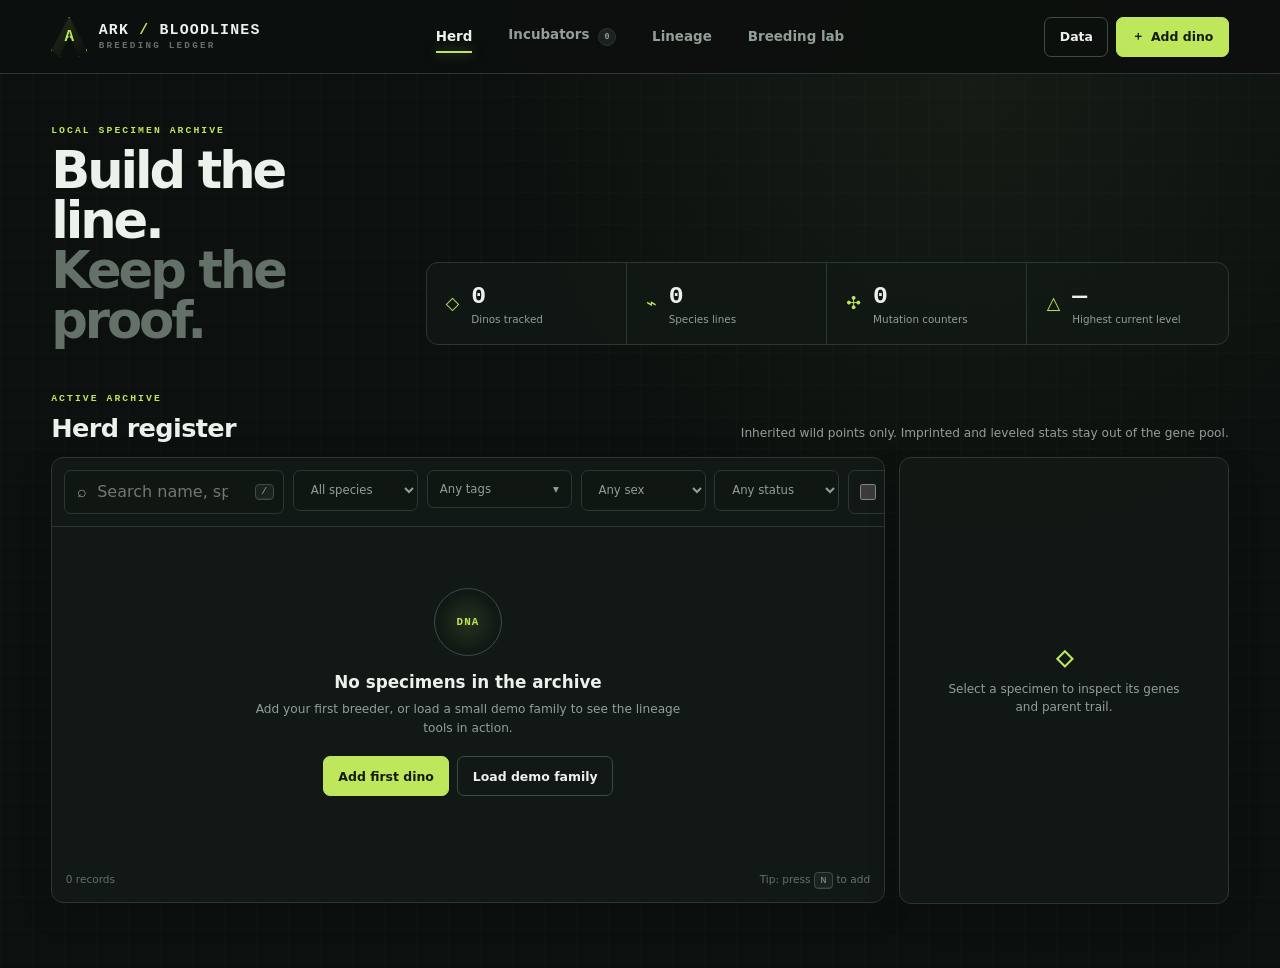
==== commit e398f776: "Add specimen tag system" ====
--- a/app/index.html
+++ b/app/index.html
@@ -92,13 +92,23 @@
             <label class="search-box">
               <span aria-hidden="true">⌕</span>
               <span class="sr-only">Search dinos</span>
-              <input id="search-input" type="search" placeholder="Search name, species, line…" autocomplete="off">
+              <input id="search-input" type="search" placeholder="Search name, species, line, tags…" autocomplete="off">
               <kbd>/</kbd>
             </label>
             <label>
               <span class="sr-only">Filter by species</span>
               <select id="species-filter"><option value="all">All species</option></select>
             </label>
+            <details class="tag-filter" id="tag-filter">
+              <summary id="tag-filter-summary"><span id="tag-filter-label">Any tags</span><span aria-hidden="true">▾</span></summary>
+              <div class="tag-filter-menu">
+                <div class="tag-filter-heading">
+                  <div><strong>Filter by tags</strong><small>Matches every selected tag</small></div>
+                  <button type="button" id="clear-tag-filter" disabled>Clear</button>
+                </div>
+                <div class="tag-filter-options" id="tag-filter-options"><span class="tag-filter-empty">No tags yet</span></div>
+              </div>
+            </details>
             <label>
               <span class="sr-only">Filter by sex</span>
               <select id="sex-filter">
@@ -131,6 +141,7 @@
                 <tr>
                   <th scope="col" class="sortable-column" data-sort-column="specimen" aria-sort="none"><button class="sort-button" type="button" data-sort-key="specimen" data-sort-label="Specimen">Specimen <span class="sort-indicator" aria-hidden="true">↕</span></button></th>
                   <th scope="col" class="sortable-column" data-sort-column="line" aria-sort="none"><button class="sort-button" type="button" data-sort-key="line" data-sort-label="Breeding line">Line <span class="sort-indicator" aria-hidden="true">↕</span></button></th>
+                  <th scope="col" class="sortable-column" data-sort-column="tags" aria-sort="none"><button class="sort-button" type="button" data-sort-key="tags" data-sort-label="Tags">Tags <span class="sort-indicator" aria-hidden="true">↕</span></button></th>
                   <th scope="col" class="sortable-column" data-sort-column="sex" aria-sort="none"><button class="sort-button" type="button" data-sort-key="sex" data-sort-label="Sex">Sex <span class="sort-indicator" aria-hidden="true">↕</span></button></th>
                   <th scope="col" class="sortable-column" data-sort-column="generation" aria-sort="none"><button class="sort-button" type="button" data-sort-key="generation" data-sort-label="Generation">Gen. <span class="sort-indicator" aria-hidden="true">↕</span></button></th>
                   <th scope="col" class="sortable-column" data-sort-column="level" aria-sort="none"><button class="sort-button" type="button" data-sort-key="level" data-sort-label="Level">Level <span class="sort-indicator" aria-hidden="true">↕</span></button></th>
@@ -212,6 +223,7 @@
                   <tr>
                     <th scope="col">Specimen</th>
                     <th scope="col">Line</th>
+                    <th scope="col">Tags</th>
                     <th scope="col">Sex</th>
                     <th scope="col">Gen.</th>
                     <th scope="col">Level</th>
@@ -333,6 +345,15 @@
             <label>Line <input name="tag" id="dino-tag" maxlength="40" placeholder="Health, stamina, clean breeders…"></label>
             <label>Hatched / tamed <input name="born" id="dino-born" type="date"></label>
           </div>
+          <div class="full-width-field tag-form-field">
+            <label for="dino-tag-draft">Tags</label>
+            <div class="tag-input-control" id="dino-tag-control">
+              <div class="tag-input-list" id="dino-tag-list"></div>
+              <input id="dino-tag-draft" maxlength="80" autocomplete="off" placeholder="Type a tag, then add a comma" aria-describedby="dino-tags-help">
+              <input type="hidden" name="tags" id="dino-tags">
+            </div>
+            <small id="dino-tags-help">Add a comma or press Enter to turn text into a tag. Select a tag badge to remove it.</small>
+          </div>
           <div class="egg-placement-fields" id="egg-placement-fields" hidden>
             <label>Incubator
               <select id="dino-incubator"></select>
--- a/app/styles.css
+++ b/app/styles.css
@@ -227,12 +227,32 @@
 .panel { border: 1px solid var(--line); border-radius: var(--radius); background: rgba(19,26,22,.82); box-shadow: 0 10px 35px rgba(0,0,0,.12); }
 .herd-layout { display: grid; grid-template-columns: minmax(0, 2.15fr) minmax(300px, .85fr); gap: .9rem; align-items: start; }
 .roster-panel { min-width: 0; overflow: hidden; }
-.toolbar { display: grid; grid-template-columns: minmax(220px, 1fr) repeat(4, auto); gap: .55rem; padding: .75rem; border-bottom: 1px solid var(--line); }
+.toolbar { position: relative; display: grid; grid-template-columns: minmax(220px, 1fr) repeat(5, auto); gap: .55rem; padding: .75rem; border-bottom: 1px solid var(--line); }
 .toolbar select { min-width: 125px; color: var(--muted); font-size: .73rem; }
 .search-box { position: relative; display: flex; align-items: center; }
 .search-box > span:not(.sr-only) { position: absolute; left: .8rem; color: var(--muted); }
 .search-box input { padding-left: 2rem; padding-right: 2.5rem; }
 .search-box kbd { position: absolute; right: .65rem; }
+.tag-filter { position: relative; min-width: 145px; }
+.tag-filter summary { display: flex; min-height: 38px; align-items: center; justify-content: space-between; gap: .6rem; border: 1px solid var(--line); border-radius: 7px; padding: 0 .75rem; color: var(--muted); background: #101612; font-size: .73rem; list-style: none; }
+.tag-filter summary::-webkit-details-marker { display: none; }
+.tag-filter summary:hover { border-color: var(--line-bright); color: var(--text); }
+.tag-filter summary.has-selection { border-color: rgba(190,231,91,.4); color: var(--acid); background: rgba(190,231,91,.055); }
+.tag-filter[open] summary { border-color: var(--acid-dim); box-shadow: 0 0 0 3px rgba(190,231,91,.09); }
+.tag-filter-menu { position: absolute; z-index: 12; top: calc(100% + .45rem); right: 0; width: 270px; border: 1px solid var(--line-bright); border-radius: 9px; padding: .7rem; background: var(--surface-raised); box-shadow: var(--shadow); }
+.tag-filter-heading { display: flex; align-items: flex-start; justify-content: space-between; gap: .75rem; padding: .2rem .2rem .6rem; border-bottom: 1px solid var(--line); }
+.tag-filter-heading strong, .tag-filter-heading small { display: block; }
+.tag-filter-heading strong { font-size: .72rem; }
+.tag-filter-heading small { margin-top: .18rem; color: var(--muted-2); font-size: .56rem; }
+.tag-filter-heading button { border: 0; padding: .15rem .25rem; color: var(--acid); background: transparent; font-size: .62rem; font-weight: 700; }
+.tag-filter-heading button:disabled { color: var(--muted-2); cursor: default; }
+.tag-filter-options { display: grid; max-height: 250px; overflow-y: auto; padding-top: .45rem; }
+.tag-filter-options label { display: grid; grid-template-columns: auto minmax(0, 1fr) auto; align-items: center; gap: .55rem; border-radius: 5px; padding: .45rem .4rem; color: var(--text); font-size: .68rem; cursor: pointer; }
+.tag-filter-options label:hover { background: rgba(255,255,255,.04); }
+.tag-filter-options input { width: .95rem; height: .95rem; margin: 0; padding: 0; accent-color: var(--acid); box-shadow: none; }
+.tag-filter-options span { overflow: hidden; text-overflow: ellipsis; white-space: nowrap; }
+.tag-filter-options small { color: var(--muted-2); font: 600 .58rem var(--mono); }
+.tag-filter-empty { padding: .8rem .4rem; color: var(--muted-2); font-size: .65rem; text-align: center; }
 .archive-toggle { display: flex; min-height: 38px; align-items: center; gap: .5rem; padding: 0 .65rem; border: 1px solid var(--line); border-radius: 7px; color: var(--muted); font-size: .7rem; white-space: nowrap; cursor: pointer; }
 .archive-toggle:hover { border-color: var(--line-bright); color: var(--text); background: rgba(255,255,255,.025); }
 .archive-toggle:focus-within { border-color: var(--acid-dim); box-shadow: 0 0 0 3px rgba(190, 231, 91, .09); }
@@ -260,6 +280,10 @@
 .line-cell { max-width: 150px; color: var(--text); font: 600 .68rem var(--mono); }
 .line-cell span { display: block; overflow: hidden; white-space: nowrap; text-overflow: ellipsis; }
 .line-cell.is-unassigned { color: var(--muted-2); font-weight: 500; }
+.tags-cell { min-width: 120px; max-width: 210px; }
+.tags-cell.is-unassigned { color: var(--muted-2); font-size: .68rem; }
+.row-tag-list { display: flex; flex-wrap: wrap; gap: .28rem; }
+.tag-badge { display: inline-flex; max-width: 110px; overflow: hidden; border: 1px solid rgba(107,211,204,.3); border-radius: 999px; padding: .2rem .42rem; color: var(--cyan); background: rgba(107,211,204,.055); font: 600 .56rem var(--mono); text-overflow: ellipsis; white-space: nowrap; }
 .sex-badge { font: 600 .7rem var(--mono); }
 .sex-badge.female { color: var(--pink); }
 .sex-badge.male { color: var(--cyan); }
@@ -547,6 +571,15 @@
 .dino-dialog .parent-filter-toggle input { width: .85rem; height: .85rem; margin: 0; padding: 0; accent-color: var(--acid); box-shadow: none; cursor: pointer; }
 .dino-dialog .full-width-field { margin-top: .7rem; }
 .dino-dialog .full-width-field small { display: block; margin-top: .32rem; color: var(--muted-2); font: 500 .58rem var(--sans); letter-spacing: 0; line-height: 1.4; text-transform: none; }
+.tag-input-control { display: flex; min-height: 42px; flex-wrap: wrap; align-items: center; gap: .38rem; margin-top: .38rem; border: 1px solid var(--line); border-radius: 7px; padding: .35rem .45rem; background: #101612; transition: border-color .16s, box-shadow .16s, background .16s; cursor: text; }
+.tag-input-control:focus-within { border-color: var(--acid-dim); box-shadow: 0 0 0 3px rgba(190,231,91,.09); background: #131a16; }
+.tag-input-list { display: contents; }
+.tag-input-badge { display: inline-flex; max-width: 100%; align-items: center; gap: .38rem; border: 1px solid rgba(107,211,204,.34); border-radius: 999px; padding: .28rem .42rem .28rem .55rem; color: var(--cyan); background: rgba(107,211,204,.07); font: 650 .66rem var(--mono); }
+.tag-input-badge:hover { border-color: var(--cyan); background: rgba(107,211,204,.12); }
+.tag-input-badge span { overflow: hidden; text-overflow: ellipsis; white-space: nowrap; }
+.tag-input-badge b { color: var(--muted); font-size: .85rem; line-height: .7; }
+.tag-input-control #dino-tag-draft { flex: 1 1 180px; width: auto; min-width: 130px; margin: 0; border: 0; padding: .32rem .25rem; background: transparent; box-shadow: none; }
+.badge.category-tag { border-color: rgba(107,211,204,.3); color: var(--cyan); background: rgba(107,211,204,.055); }
 .transfer-code-section { padding-top: .85rem !important; }
 .transfer-code-control { display: grid; grid-template-columns: minmax(0, 1fr) auto; align-items: end; gap: .65rem; }
 .transfer-code-control label { min-width: 0; }
@@ -739,9 +772,11 @@
   .section-note { text-align: left; }
   .toolbar { grid-template-columns: 1fr 1fr; }
   .search-box { grid-column: 1 / -1; }
-  .toolbar label:last-child { grid-column: 1 / -1; }
-  .roster-table th:nth-child(3), .roster-table td:nth-child(3),
-  .roster-table th:nth-child(6), .roster-table td:nth-child(6) { display: none; }
+  .toolbar > label:last-child { grid-column: 1 / -1; }
+  .tag-filter { min-width: 0; }
+  .tag-filter-menu { right: auto; left: 0; width: min(270px, calc(100vw - 2.4rem)); }
+  .roster-table th:nth-child(4), .roster-table td:nth-child(4),
+  .roster-table th:nth-child(7), .roster-table td:nth-child(7) { display: none; }
   .planner-grid { grid-template-columns: 1fr; }
   .planner-controls { position: static; }
   .probability-grid { grid-template-columns: 1fr; }
